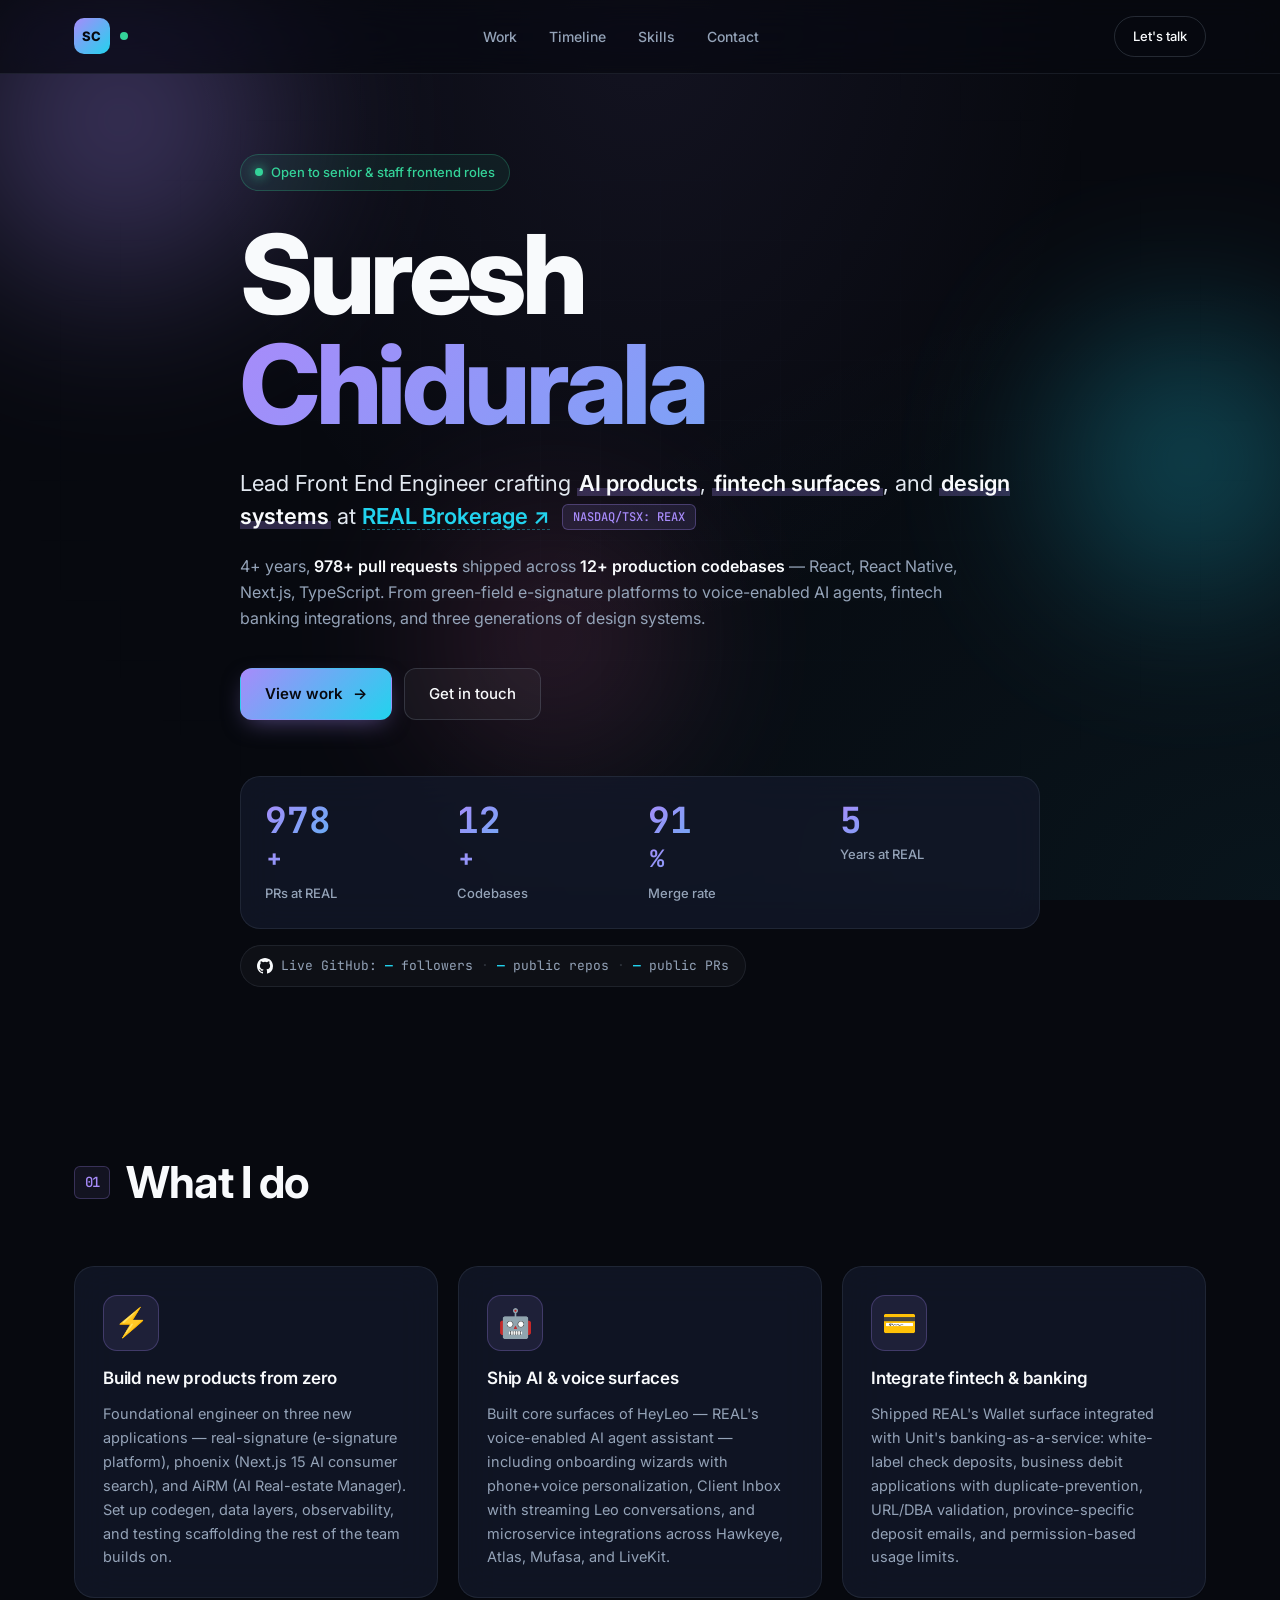
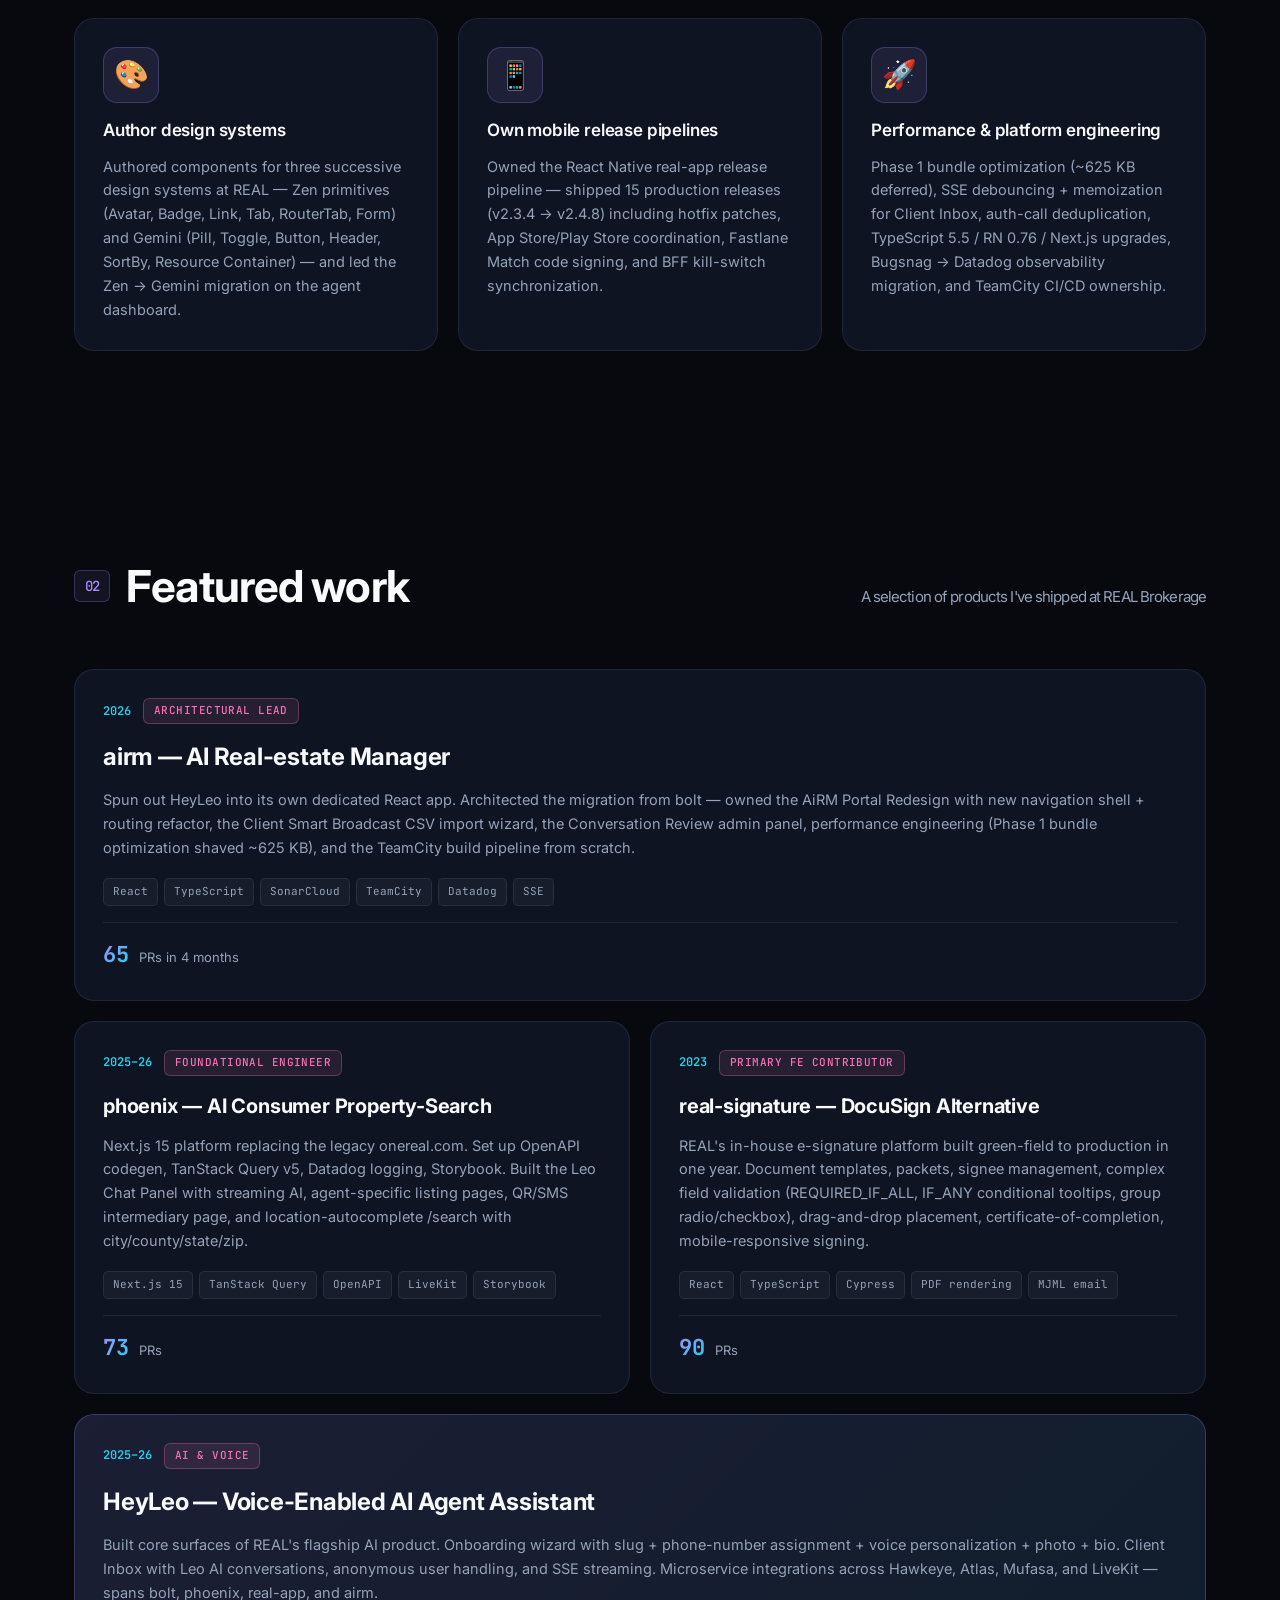
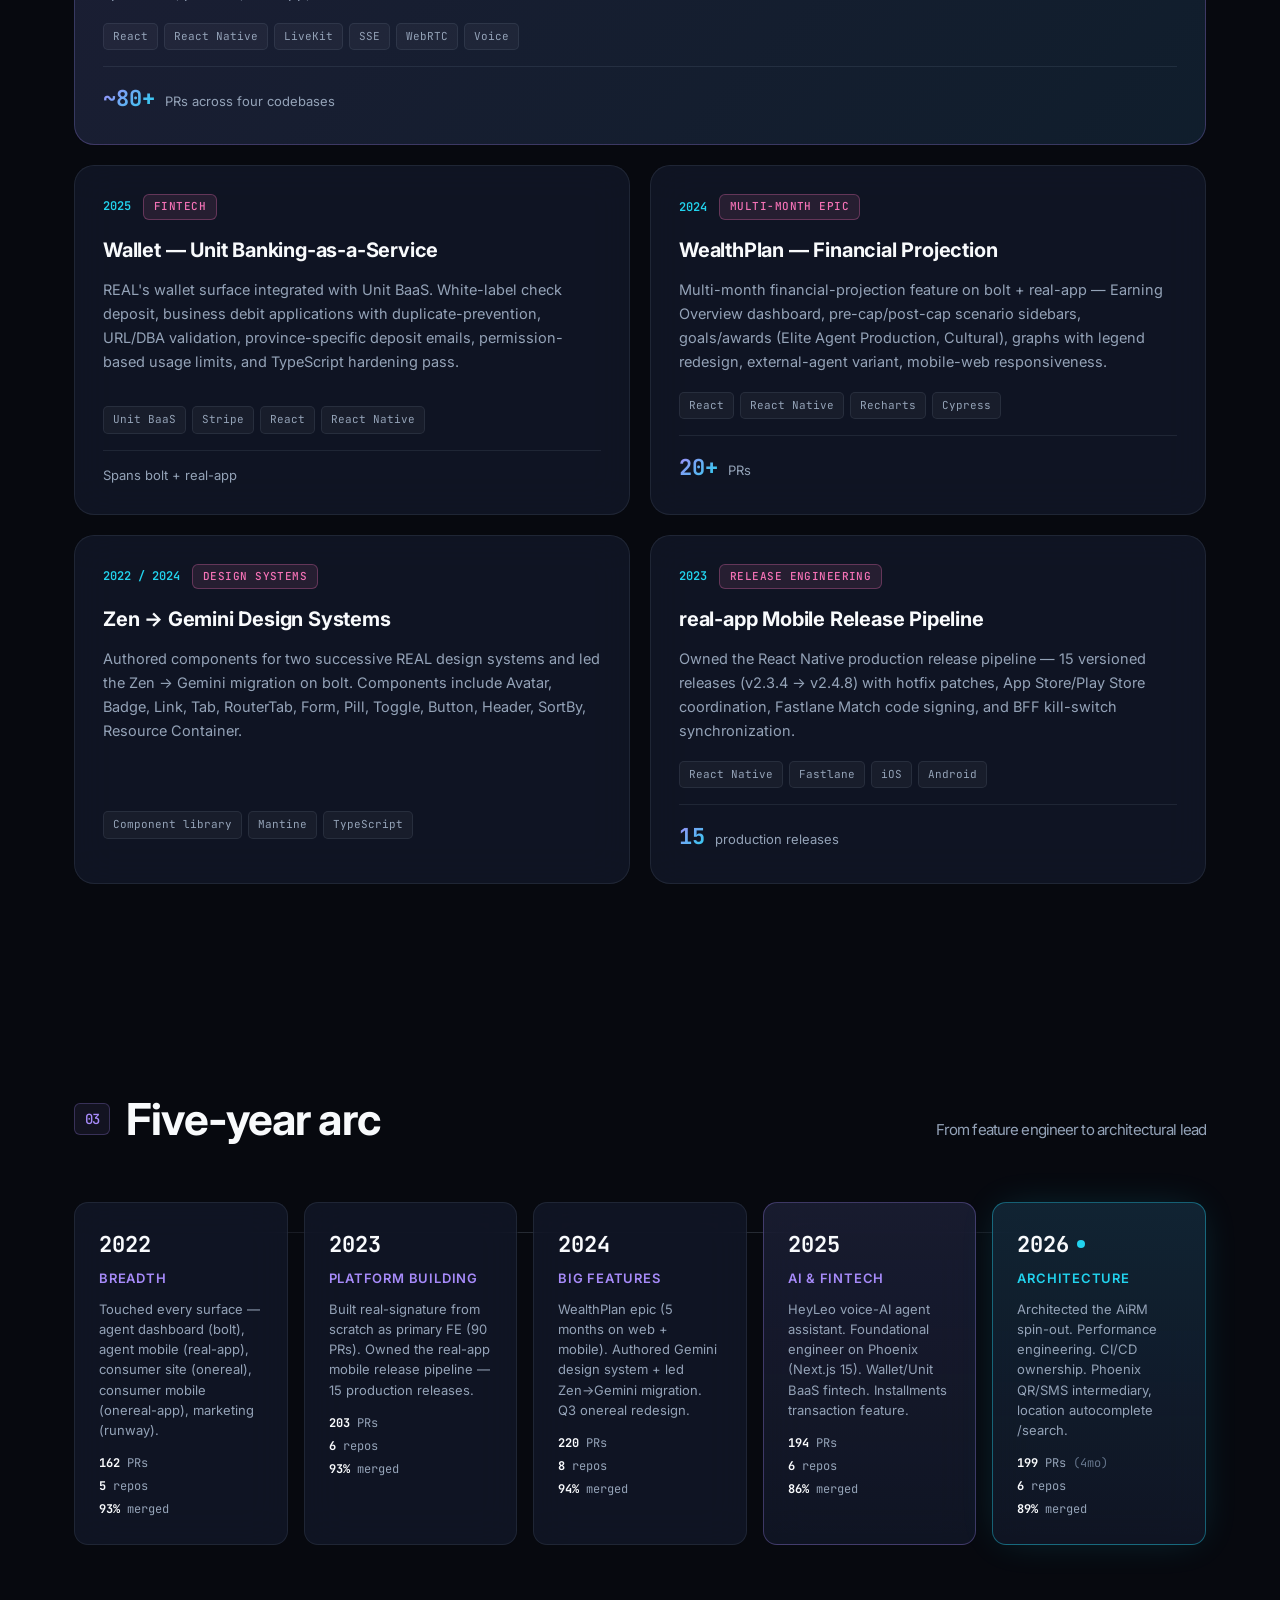
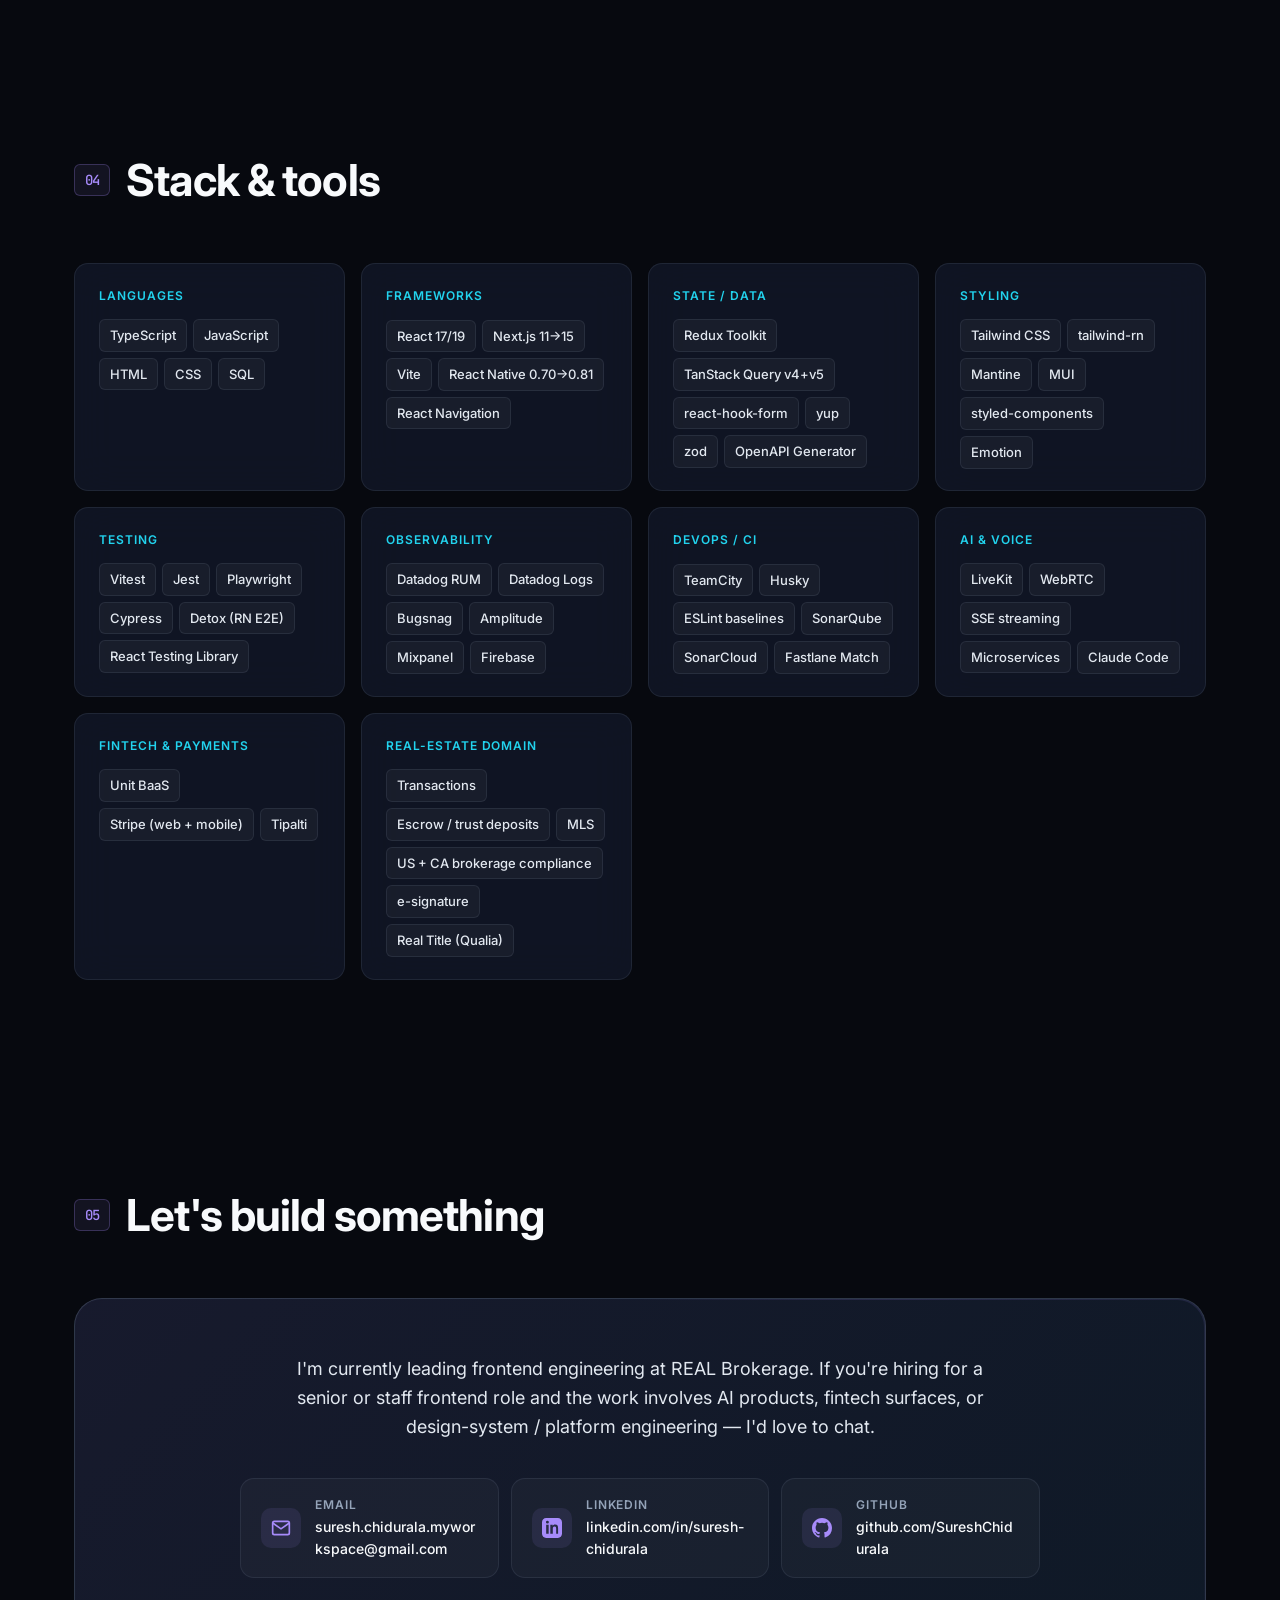
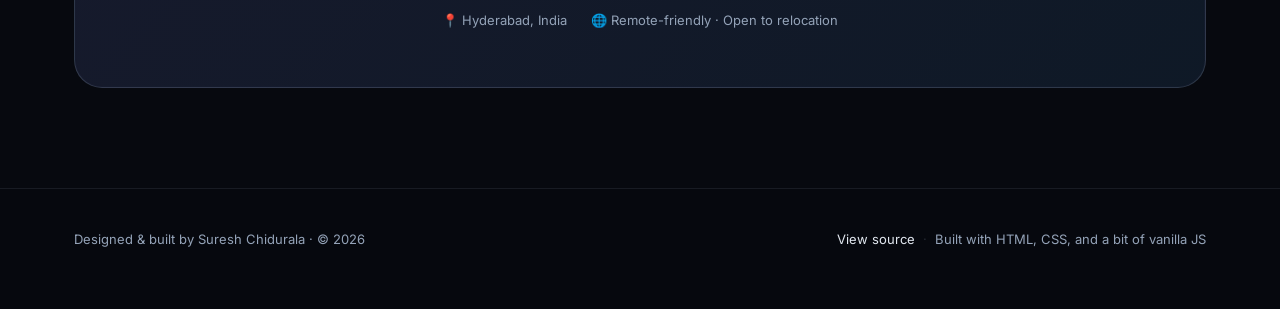
==== index.html @ e9087f08 "Add index.html: hero, stats, work, timeline, skills, contact" ====
<!doctype html>
<html lang="en">
<head>
<meta charset="utf-8" />
<meta name="viewport" content="width=device-width, initial-scale=1, viewport-fit=cover" />
<meta name="theme-color" content="#0A0E1A" />
<title>Suresh Chidurala — Lead Front End Engineer</title>
<meta name="description" content="Lead Front End Engineer at REAL Brokerage. 978+ PRs across 12+ codebases — agent dashboard, React Native mobile, AI consumer search, e-signature platform, fintech wallet, and HeyLeo (voice AI assistant)." />
<meta name="author" content="Suresh Chidurala" />

<!-- Open Graph -->
<meta property="og:type" content="website" />
<meta property="og:title" content="Suresh Chidurala — Lead Front End Engineer" />
<meta property="og:description" content="978+ PRs across 12+ codebases at REAL Brokerage. React, React Native, Next.js, TypeScript. AI products, fintech, design systems." />
<meta property="og:url" content="https://sureshchidurala.github.io" />

<!-- Twitter -->
<meta name="twitter:card" content="summary_large_image" />
<meta name="twitter:title" content="Suresh Chidurala — Lead Front End Engineer" />
<meta name="twitter:description" content="978+ PRs across 12+ codebases at REAL Brokerage." />

<link rel="icon" href="data:image/svg+xml,<svg xmlns=%22http://www.w3.org/2000/svg%22 viewBox=%220 0 100 100%22><text y=%22.9em%22 font-size=%2290%22>⚡</text></svg>" />

<link rel="preconnect" href="https://fonts.googleapis.com" />
<link rel="preconnect" href="https://fonts.gstatic.com" crossorigin />
<link href="https://fonts.googleapis.com/css2?family=Inter:wght@300;400;500;600;700;800&family=JetBrains+Mono:wght@400;500;600&display=swap" rel="stylesheet" />

<link rel="stylesheet" href="styles.css" />
</head>
<body>

<!-- Animated background -->
<div class="bg-gradient" aria-hidden="true">
  <div class="orb orb-1"></div>
  <div class="orb orb-2"></div>
  <div class="orb orb-3"></div>
  <div class="grid-overlay"></div>
</div>

<!-- Navigation -->
<header class="nav-wrap">
  <nav class="nav">
    <a href="#top" class="logo">
      <span class="logo-mark">SC</span>
      <span class="logo-pulse"></span>
    </a>
    <ul class="nav-links">
      <li><a href="#work">Work</a></li>
      <li><a href="#timeline">Timeline</a></li>
      <li><a href="#skills">Skills</a></li>
      <li><a href="#contact">Contact</a></li>
    </ul>
    <a href="#contact" class="nav-cta">Let's talk</a>
  </nav>
</header>

<main id="top">

<!-- HERO -->
<section class="hero">
  <div class="container hero-inner">
    <div class="hero-eyebrow">
      <span class="status-dot"></span>
      Open to senior &amp; staff frontend roles
    </div>

    <h1 class="hero-title">
      <span class="line-1">Suresh</span>
      <span class="line-2 gradient-text">Chidurala</span>
    </h1>

    <p class="hero-tagline">
      Lead Front End Engineer crafting <span class="hl">AI products</span>,
      <span class="hl">fintech surfaces</span>, and
      <span class="hl">design systems</span> at
      <a href="https://www.onereal.com" class="link-arrow" target="_blank" rel="noopener">REAL Brokerage <span aria-hidden="true">↗</span></a>
      <span class="badge">NASDAQ/TSX: REAX</span>
    </p>

    <p class="hero-blurb">
      4+ years, <strong>978+ pull requests</strong> shipped across <strong>12+ production codebases</strong> —
      React, React Native, Next.js, TypeScript. From green-field e-signature platforms to voice-enabled
      AI agents, fintech banking integrations, and three generations of design systems.
    </p>

    <div class="hero-actions">
      <a href="#work" class="btn btn-primary">
        View work <span aria-hidden="true">→</span>
      </a>
      <a href="#contact" class="btn btn-ghost">
        Get in touch
      </a>
    </div>

    <!-- Live stats strip -->
    <div class="stats-strip" id="stats-strip">
      <div class="stat">
        <span class="stat-num" data-target="978">0</span><span class="stat-suffix">+</span>
        <span class="stat-label">PRs at REAL</span>
      </div>
      <div class="stat">
        <span class="stat-num" data-target="12">0</span><span class="stat-suffix">+</span>
        <span class="stat-label">Codebases</span>
      </div>
      <div class="stat">
        <span class="stat-num" data-target="91">0</span><span class="stat-suffix">%</span>
        <span class="stat-label">Merge rate</span>
      </div>
      <div class="stat">
        <span class="stat-num" data-target="5">0</span>
        <span class="stat-label">Years at REAL</span>
      </div>
    </div>

    <!-- Live GitHub strip -->
    <div class="github-strip" id="github-strip">
      <div class="gh-pill">
        <svg class="gh-icon" viewBox="0 0 24 24" fill="currentColor" aria-hidden="true">
          <path d="M12 0C5.37 0 0 5.37 0 12c0 5.3 3.44 9.8 8.21 11.39.6.11.82-.26.82-.58v-2.03c-3.34.73-4.04-1.61-4.04-1.61-.55-1.39-1.34-1.76-1.34-1.76-1.09-.74.08-.73.08-.73 1.21.09 1.84 1.24 1.84 1.24 1.07 1.84 2.81 1.31 3.5 1 .11-.78.42-1.31.76-1.61-2.66-.3-5.47-1.33-5.47-5.93 0-1.31.47-2.38 1.24-3.22-.13-.3-.54-1.52.12-3.18 0 0 1-.32 3.3 1.23a11.5 11.5 0 0 1 6 0c2.3-1.55 3.3-1.23 3.3-1.23.66 1.66.25 2.88.12 3.18.77.84 1.24 1.91 1.24 3.22 0 4.61-2.81 5.62-5.49 5.92.43.37.81 1.1.81 2.22v3.29c0 .32.22.7.83.58A12 12 0 0 0 24 12c0-6.63-5.37-12-12-12z"/>
        </svg>
        <span>Live GitHub:</span>
        <span id="gh-followers" class="gh-num">—</span> followers
        <span class="gh-sep">·</span>
        <span id="gh-public-repos" class="gh-num">—</span> public repos
        <span class="gh-sep">·</span>
        <span id="gh-public-prs" class="gh-num">—</span> public PRs
      </div>
    </div>
  </div>
</section>

<!-- ABOUT / WHAT I DO -->
<section class="about" id="about">
  <div class="container">
    <h2 class="section-h">
      <span class="section-num">01</span>
      <span>What I do</span>
    </h2>
    <div class="about-grid">
      <div class="about-card">
        <div class="about-icon">⚡</div>
        <h3>Build new products from zero</h3>
        <p>Foundational engineer on three new applications — real-signature (e-signature platform), phoenix (Next.js 15 AI consumer search), and AiRM (AI Real-estate Manager). Set up codegen, data layers, observability, and testing scaffolding the rest of the team builds on.</p>
      </div>
      <div class="about-card">
        <div class="about-icon">🤖</div>
        <h3>Ship AI &amp; voice surfaces</h3>
        <p>Built core surfaces of HeyLeo — REAL's voice-enabled AI agent assistant — including onboarding wizards with phone+voice personalization, Client Inbox with streaming Leo conversations, and microservice integrations across Hawkeye, Atlas, Mufasa, and LiveKit.</p>
      </div>
      <div class="about-card">
        <div class="about-icon">💳</div>
        <h3>Integrate fintech &amp; banking</h3>
        <p>Shipped REAL's Wallet surface integrated with Unit's banking-as-a-service: white-label check deposits, business debit applications with duplicate-prevention, URL/DBA validation, province-specific deposit emails, and permission-based usage limits.</p>
      </div>
      <div class="about-card">
        <div class="about-icon">🎨</div>
        <h3>Author design systems</h3>
        <p>Authored components for three successive design systems at REAL — Zen primitives (Avatar, Badge, Link, Tab, RouterTab, Form) and Gemini (Pill, Toggle, Button, Header, SortBy, Resource Container) — and led the Zen → Gemini migration on the agent dashboard.</p>
      </div>
      <div class="about-card">
        <div class="about-icon">📱</div>
        <h3>Own mobile release pipelines</h3>
        <p>Owned the React Native real-app release pipeline — shipped 15 production releases (v2.3.4 → v2.4.8) including hotfix patches, App Store/Play Store coordination, Fastlane Match code signing, and BFF kill-switch synchronization.</p>
      </div>
      <div class="about-card">
        <div class="about-icon">🚀</div>
        <h3>Performance &amp; platform engineering</h3>
        <p>Phase 1 bundle optimization (~625&nbsp;KB deferred), SSE debouncing + memoization for Client Inbox, auth-call deduplication, TypeScript 5.5 / RN 0.76 / Next.js upgrades, Bugsnag → Datadog observability migration, and TeamCity CI/CD ownership.</p>
      </div>
    </div>
  </div>
</section>

<!-- FEATURED WORK -->
<section class="work" id="work">
  <div class="container">
    <h2 class="section-h">
      <span class="section-num">02</span>
      <span>Featured work</span>
      <span class="section-sub">A selection of products I've shipped at REAL Brokerage</span>
    </h2>

    <div class="work-grid">

      <article class="proj proj-large">
        <div class="proj-meta">
          <span class="proj-year">2026</span>
          <span class="proj-tag">Architectural lead</span>
        </div>
        <h3 class="proj-title">airm — AI Real-estate Manager</h3>
        <p class="proj-desc">
          Spun out HeyLeo into its own dedicated React app. Architected the migration from bolt — owned the
          AiRM Portal Redesign with new navigation shell + routing refactor, the Client Smart Broadcast CSV
          import wizard, the Conversation Review admin panel, performance engineering (Phase 1 bundle
          optimization shaved ~625 KB), and the TeamCity build pipeline from scratch.
        </p>
        <div class="proj-tags">
          <span>React</span><span>TypeScript</span><span>SonarCloud</span><span>TeamCity</span><span>Datadog</span><span>SSE</span>
        </div>
        <div class="proj-stat">
          <span class="proj-stat-num">65</span> PRs in 4 months
        </div>
      </article>

      <article class="proj">
        <div class="proj-meta">
          <span class="proj-year">2025–26</span>
          <span class="proj-tag">Foundational engineer</span>
        </div>
        <h3 class="proj-title">phoenix — AI Consumer Property-Search</h3>
        <p class="proj-desc">
          Next.js 15 platform replacing the legacy onereal.com. Set up OpenAPI codegen, TanStack Query v5,
          Datadog logging, Storybook. Built the Leo Chat Panel with streaming AI, agent-specific listing
          pages, QR/SMS intermediary page, and location-autocomplete /search with city/county/state/zip.
        </p>
        <div class="proj-tags">
          <span>Next.js 15</span><span>TanStack Query</span><span>OpenAPI</span><span>LiveKit</span><span>Storybook</span>
        </div>
        <div class="proj-stat">
          <span class="proj-stat-num">73</span> PRs
        </div>
      </article>

      <article class="proj">
        <div class="proj-meta">
          <span class="proj-year">2023</span>
          <span class="proj-tag">Primary FE contributor</span>
        </div>
        <h3 class="proj-title">real-signature — DocuSign Alternative</h3>
        <p class="proj-desc">
          REAL's in-house e-signature platform built green-field to production in one year. Document
          templates, packets, signee management, complex field validation (REQUIRED_IF_ALL, IF_ANY
          conditional tooltips, group radio/checkbox), drag-and-drop placement, certificate-of-completion,
          mobile-responsive signing.
        </p>
        <div class="proj-tags">
          <span>React</span><span>TypeScript</span><span>Cypress</span><span>PDF rendering</span><span>MJML email</span>
        </div>
        <div class="proj-stat">
          <span class="proj-stat-num">90</span> PRs
        </div>
      </article>

      <article class="proj proj-large proj-highlight">
        <div class="proj-meta">
          <span class="proj-year">2025–26</span>
          <span class="proj-tag">AI &amp; voice</span>
        </div>
        <h3 class="proj-title">HeyLeo — Voice-Enabled AI Agent Assistant</h3>
        <p class="proj-desc">
          Built core surfaces of REAL's flagship AI product. Onboarding wizard with slug + phone-number
          assignment + voice personalization + photo + bio. Client Inbox with Leo AI conversations,
          anonymous user handling, and SSE streaming. Microservice integrations across Hawkeye, Atlas,
          Mufasa, and LiveKit — spans bolt, phoenix, real-app, and airm.
        </p>
        <div class="proj-tags">
          <span>React</span><span>React Native</span><span>LiveKit</span><span>SSE</span><span>WebRTC</span><span>Voice</span>
        </div>
        <div class="proj-stat">
          <span class="proj-stat-num">~80+</span> PRs across four codebases
        </div>
      </article>

      <article class="proj">
        <div class="proj-meta">
          <span class="proj-year">2025</span>
          <span class="proj-tag">Fintech</span>
        </div>
        <h3 class="proj-title">Wallet — Unit Banking-as-a-Service</h3>
        <p class="proj-desc">
          REAL's wallet surface integrated with Unit BaaS. White-label check deposit, business debit
          applications with duplicate-prevention, URL/DBA validation, province-specific deposit emails,
          permission-based usage limits, and TypeScript hardening pass.
        </p>
        <div class="proj-tags">
          <span>Unit BaaS</span><span>Stripe</span><span>React</span><span>React Native</span>
        </div>
        <div class="proj-stat">
          Spans bolt + real-app
        </div>
      </article>

      <article class="proj">
        <div class="proj-meta">
          <span class="proj-year">2024</span>
          <span class="proj-tag">Multi-month epic</span>
        </div>
        <h3 class="proj-title">WealthPlan — Financial Projection</h3>
        <p class="proj-desc">
          Multi-month financial-projection feature on bolt + real-app — Earning Overview dashboard,
          pre-cap/post-cap scenario sidebars, goals/awards (Elite Agent Production, Cultural), graphs
          with legend redesign, external-agent variant, mobile-web responsiveness.
        </p>
        <div class="proj-tags">
          <span>React</span><span>React Native</span><span>Recharts</span><span>Cypress</span>
        </div>
        <div class="proj-stat">
          <span class="proj-stat-num">20+</span> PRs
        </div>
      </article>

      <article class="proj proj-narrow">
        <div class="proj-meta">
          <span class="proj-year">2022 / 2024</span>
          <span class="proj-tag">Design systems</span>
        </div>
        <h3 class="proj-title">Zen → Gemini Design Systems</h3>
        <p class="proj-desc">
          Authored components for two successive REAL design systems and led the Zen → Gemini migration on
          bolt. Components include Avatar, Badge, Link, Tab, RouterTab, Form, Pill, Toggle, Button, Header,
          SortBy, Resource Container.
        </p>
        <div class="proj-tags">
          <span>Component library</span><span>Mantine</span><span>TypeScript</span>
        </div>
      </article>

      <article class="proj proj-narrow">
        <div class="proj-meta">
          <span class="proj-year">2023</span>
          <span class="proj-tag">Release engineering</span>
        </div>
        <h3 class="proj-title">real-app Mobile Release Pipeline</h3>
        <p class="proj-desc">
          Owned the React Native production release pipeline — 15 versioned releases (v2.3.4 → v2.4.8)
          with hotfix patches, App Store/Play Store coordination, Fastlane Match code signing, and BFF
          kill-switch synchronization.
        </p>
        <div class="proj-tags">
          <span>React Native</span><span>Fastlane</span><span>iOS</span><span>Android</span>
        </div>
        <div class="proj-stat">
          <span class="proj-stat-num">15</span> production releases
        </div>
      </article>

    </div>
  </div>
</section>

<!-- TIMELINE -->
<section class="timeline" id="timeline">
  <div class="container">
    <h2 class="section-h">
      <span class="section-num">03</span>
      <span>Five-year arc</span>
      <span class="section-sub">From feature engineer to architectural lead</span>
    </h2>

    <div class="timeline-grid">
      <div class="tl-card">
        <div class="tl-year">2022</div>
        <div class="tl-headline">Breadth</div>
        <p class="tl-desc">Touched every surface — agent dashboard (bolt), agent mobile (real-app), consumer site (onereal), consumer mobile (onereal-app), marketing (runway).</p>
        <div class="tl-stats">
          <span><strong>162</strong> PRs</span>
          <span><strong>5</strong> repos</span>
          <span><strong>93%</strong> merged</span>
        </div>
      </div>
      <div class="tl-card">
        <div class="tl-year">2023</div>
        <div class="tl-headline">Platform building</div>
        <p class="tl-desc">Built real-signature from scratch as primary FE (90 PRs). Owned the real-app mobile release pipeline — 15 production releases.</p>
        <div class="tl-stats">
          <span><strong>203</strong> PRs</span>
          <span><strong>6</strong> repos</span>
          <span><strong>93%</strong> merged</span>
        </div>
      </div>
      <div class="tl-card">
        <div class="tl-year">2024</div>
        <div class="tl-headline">Big features</div>
        <p class="tl-desc">WealthPlan epic (5 months on web + mobile). Authored Gemini design system + led Zen→Gemini migration. Q3 onereal redesign.</p>
        <div class="tl-stats">
          <span><strong>220</strong> PRs</span>
          <span><strong>8</strong> repos</span>
          <span><strong>94%</strong> merged</span>
        </div>
      </div>
      <div class="tl-card tl-highlight">
        <div class="tl-year">2025</div>
        <div class="tl-headline">AI &amp; fintech</div>
        <p class="tl-desc">HeyLeo voice-AI agent assistant. Foundational engineer on Phoenix (Next.js 15). Wallet/Unit BaaS fintech. Installments transaction feature.</p>
        <div class="tl-stats">
          <span><strong>194</strong> PRs</span>
          <span><strong>6</strong> repos</span>
          <span><strong>86%</strong> merged</span>
        </div>
      </div>
      <div class="tl-card tl-current">
        <div class="tl-year">2026 <span class="tl-pulse"></span></div>
        <div class="tl-headline">Architecture</div>
        <p class="tl-desc">Architected the AiRM spin-out. Performance engineering. CI/CD ownership. Phoenix QR/SMS intermediary, location autocomplete /search.</p>
        <div class="tl-stats">
          <span><strong>199</strong> PRs <em>(4mo)</em></span>
          <span><strong>6</strong> repos</span>
          <span><strong>89%</strong> merged</span>
        </div>
      </div>
    </div>
  </div>
</section>

<!-- SKILLS -->
<section class="skills" id="skills">
  <div class="container">
    <h2 class="section-h">
      <span class="section-num">04</span>
      <span>Stack &amp; tools</span>
    </h2>

    <div class="skills-grid">
      <div class="skill-cat">
        <h4>Languages</h4>
        <div class="chips">
          <span>TypeScript</span><span>JavaScript</span><span>HTML</span><span>CSS</span><span>SQL</span>
        </div>
      </div>
      <div class="skill-cat">
        <h4>Frameworks</h4>
        <div class="chips">
          <span>React 17/19</span><span>Next.js 11→15</span><span>Vite</span><span>React Native 0.70→0.81</span><span>React Navigation</span>
        </div>
      </div>
      <div class="skill-cat">
        <h4>State / Data</h4>
        <div class="chips">
          <span>Redux Toolkit</span><span>TanStack Query v4+v5</span><span>react-hook-form</span><span>yup</span><span>zod</span><span>OpenAPI Generator</span>
        </div>
      </div>
      <div class="skill-cat">
        <h4>Styling</h4>
        <div class="chips">
          <span>Tailwind CSS</span><span>tailwind-rn</span><span>Mantine</span><span>MUI</span><span>styled-components</span><span>Emotion</span>
        </div>
      </div>
      <div class="skill-cat">
        <h4>Testing</h4>
        <div class="chips">
          <span>Vitest</span><span>Jest</span><span>Playwright</span><span>Cypress</span><span>Detox (RN E2E)</span><span>React Testing Library</span>
        </div>
      </div>
      <div class="skill-cat">
        <h4>Observability</h4>
        <div class="chips">
          <span>Datadog RUM</span><span>Datadog Logs</span><span>Bugsnag</span><span>Amplitude</span><span>Mixpanel</span><span>Firebase</span>
        </div>
      </div>
      <div class="skill-cat">
        <h4>DevOps / CI</h4>
        <div class="chips">
          <span>TeamCity</span><span>Husky</span><span>ESLint baselines</span><span>SonarQube</span><span>SonarCloud</span><span>Fastlane Match</span>
        </div>
      </div>
      <div class="skill-cat">
        <h4>AI &amp; voice</h4>
        <div class="chips">
          <span>LiveKit</span><span>WebRTC</span><span>SSE streaming</span><span>Microservices</span><span>Claude Code</span>
        </div>
      </div>
      <div class="skill-cat">
        <h4>Fintech &amp; payments</h4>
        <div class="chips">
          <span>Unit BaaS</span><span>Stripe (web + mobile)</span><span>Tipalti</span>
        </div>
      </div>
      <div class="skill-cat">
        <h4>Real-estate domain</h4>
        <div class="chips">
          <span>Transactions</span><span>Escrow / trust deposits</span><span>MLS</span><span>US + CA brokerage compliance</span><span>e-signature</span><span>Real Title (Qualia)</span>
        </div>
      </div>
    </div>
  </div>
</section>

<!-- CONTACT -->
<section class="contact" id="contact">
  <div class="container">
    <h2 class="section-h">
      <span class="section-num">05</span>
      <span>Let's build something</span>
    </h2>

    <div class="contact-card">
      <p class="contact-pitch">
        I'm currently leading frontend engineering at REAL Brokerage. If you're hiring for a senior or
        staff frontend role and the work involves AI products, fintech surfaces, or design-system /
        platform engineering — I'd love to chat.
      </p>

      <div class="contact-grid">
        <a href="mailto:suresh.chidurala.myworkspace@gmail.com" class="contact-link" id="email-link">
          <div class="cl-icon">
            <svg viewBox="0 0 24 24" fill="none" stroke="currentColor" stroke-width="2"><path d="M4 4h16c1.1 0 2 .9 2 2v12c0 1.1-.9 2-2 2H4c-1.1 0-2-.9-2-2V6c0-1.1.9-2 2-2z"/><polyline points="22,6 12,13 2,6"/></svg>
          </div>
          <div>
            <div class="cl-label">Email</div>
            <div class="cl-value" id="email-value">suresh.chidurala.myworkspace@gmail.com</div>
          </div>
        </a>

        <a href="https://www.linkedin.com/in/suresh-chidurala/" target="_blank" rel="noopener" class="contact-link">
          <div class="cl-icon">
            <svg viewBox="0 0 24 24" fill="currentColor"><path d="M19 0h-14C2.24 0 0 2.24 0 5v14c0 2.76 2.24 5 5 5h14c2.76 0 5-2.24 5-5V5c0-2.76-2.24-5-5-5zM8 19H5V8h3v11zM6.5 6.73a1.74 1.74 0 1 1 0-3.49 1.74 1.74 0 0 1 0 3.49zM20 19h-3v-5.6c0-1.34-.03-3.07-1.87-3.07-1.87 0-2.16 1.46-2.16 2.97V19h-3V8h2.88v1.5h.04c.4-.76 1.38-1.56 2.83-1.56 3.03 0 3.59 2 3.59 4.59V19z"/></svg>
          </div>
          <div>
            <div class="cl-label">LinkedIn</div>
            <div class="cl-value">linkedin.com/in/suresh-chidurala</div>
          </div>
        </a>

        <a href="https://github.com/SureshChidurala" target="_blank" rel="noopener" class="contact-link">
          <div class="cl-icon">
            <svg viewBox="0 0 24 24" fill="currentColor"><path d="M12 0C5.37 0 0 5.37 0 12c0 5.3 3.44 9.8 8.21 11.39.6.11.82-.26.82-.58v-2.03c-3.34.73-4.04-1.61-4.04-1.61-.55-1.39-1.34-1.76-1.34-1.76-1.09-.74.08-.73.08-.73 1.21.09 1.84 1.24 1.84 1.24 1.07 1.84 2.81 1.31 3.5 1 .11-.78.42-1.31.76-1.61-2.66-.3-5.47-1.33-5.47-5.93 0-1.31.47-2.38 1.24-3.22-.13-.3-.54-1.52.12-3.18 0 0 1-.32 3.3 1.23a11.5 11.5 0 0 1 6 0c2.3-1.55 3.3-1.23 3.3-1.23.66 1.66.25 2.88.12 3.18.77.84 1.24 1.91 1.24 3.22 0 4.61-2.81 5.62-5.49 5.92.43.37.81 1.1.81 2.22v3.29c0 .32.22.7.83.58A12 12 0 0 0 24 12c0-6.63-5.37-12-12-12z"/></svg>
          </div>
          <div>
            <div class="cl-label">GitHub</div>
            <div class="cl-value">github.com/SureshChidurala</div>
          </div>
        </a>
      </div>

      <div class="contact-meta">
        <span>📍 Hyderabad, India</span>
        <span>🌐 Remote-friendly · Open to relocation</span>
      </div>
    </div>
  </div>
</section>

</main>

<footer class="footer">
  <div class="container footer-inner">
    <div>
      Designed &amp; built by Suresh Chidurala  ·  © <span id="year">2026</span>
    </div>
    <div class="footer-meta">
      <a href="https://github.com/SureshChidurala/SureshChidurala.github.io" target="_blank" rel="noopener">
        View source
      </a>
      <span class="dot">·</span>
      Built with HTML, CSS, and a bit of vanilla JS
    </div>
  </div>
</footer>

<script src="script.js" defer></script>
</body>
</html>
---- styles.css ----
/* =========================================================
   Suresh Chidurala — Portfolio
   Modern dark with neon accents
   ========================================================= */

/* ---------- Tokens ---------- */
:root {
  /* Surfaces */
  --bg: #07090F;
  --bg-elev-1: #0E1320;
  --bg-elev-2: #141A2B;
  --bg-card: rgba(20, 26, 43, 0.72);
  --bg-card-hover: rgba(28, 36, 58, 0.82);

  /* Borders */
  --border: rgba(148, 163, 184, 0.12);
  --border-strong: rgba(148, 163, 184, 0.22);
  --border-glow: rgba(167, 139, 250, 0.35);

  /* Text */
  --text: #E2E8F0;
  --text-bright: #F8FAFC;
  --text-muted: #94A3B8;
  --text-dim: #64748B;

  /* Accents — neon palette */
  --accent-violet: #A78BFA;
  --accent-cyan:   #22D3EE;
  --accent-pink:   #F472B6;
  --accent-amber:  #FBBF24;
  --accent-green:  #34D399;

  --gradient-primary: linear-gradient(135deg, #A78BFA 0%, #22D3EE 100%);
  --gradient-warm:    linear-gradient(135deg, #F472B6 0%, #FBBF24 100%);
  --gradient-cool:    linear-gradient(135deg, #22D3EE 0%, #34D399 100%);

  /* Layout */
  --radius-sm: 8px;
  --radius:    14px;
  --radius-lg: 20px;
  --radius-xl: 28px;

  /* Type */
  --font-sans: 'Inter', -apple-system, BlinkMacSystemFont, 'Segoe UI', Roboto, sans-serif;
  --font-mono: 'JetBrains Mono', ui-monospace, SFMono-Regular, Menlo, monospace;

  --container: 1180px;

  --shadow-glow: 0 0 80px -20px rgba(167, 139, 250, 0.3);
}

/* ---------- Reset / base ---------- */
* { box-sizing: border-box; }
*::before, *::after { box-sizing: border-box; }

html {
  scroll-behavior: smooth;
  -webkit-text-size-adjust: 100%;
}

body {
  margin: 0;
  font-family: var(--font-sans);
  font-size: 16px;
  line-height: 1.6;
  color: var(--text);
  background: var(--bg);
  min-height: 100vh;
  overflow-x: hidden;
  -webkit-font-smoothing: antialiased;
  -moz-osx-font-smoothing: grayscale;
}

a { color: inherit; text-decoration: none; }
img { max-width: 100%; display: block; }
button { font-family: inherit; }

::selection {
  background: var(--accent-violet);
  color: var(--bg);
}

::-webkit-scrollbar { width: 10px; height: 10px; }
::-webkit-scrollbar-track { background: var(--bg); }
::-webkit-scrollbar-thumb {
  background: var(--bg-elev-2);
  border-radius: 10px;
}
::-webkit-scrollbar-thumb:hover { background: var(--border-strong); }

.container {
  max-width: var(--container);
  margin: 0 auto;
  padding: 0 24px;
  position: relative;
}

/* ---------- Animated background ---------- */
.bg-gradient {
  position: fixed;
  inset: 0;
  z-index: -1;
  overflow: hidden;
  background: radial-gradient(ellipse at top, rgba(167,139,250,0.08), transparent 50%),
              radial-gradient(ellipse at bottom right, rgba(34,211,238,0.06), transparent 50%),
              var(--bg);
}
.orb {
  position: absolute;
  border-radius: 50%;
  filter: blur(80px);
  opacity: 0.45;
  pointer-events: none;
  animation: float 20s ease-in-out infinite;
}
.orb-1 { width: 480px; height: 480px; top: -120px; left: -120px;
  background: radial-gradient(circle, var(--accent-violet) 0%, transparent 70%); }
.orb-2 { width: 380px; height: 380px; top: 30%; right: -100px;
  background: radial-gradient(circle, var(--accent-cyan) 0%, transparent 70%);
  animation-delay: -7s; }
.orb-3 { width: 340px; height: 340px; bottom: 10%; left: 30%;
  background: radial-gradient(circle, var(--accent-pink) 0%, transparent 70%);
  animation-delay: -14s; opacity: 0.25; }
@keyframes float {
  0%, 100% { transform: translate(0,0) scale(1); }
  33%      { transform: translate(40px,-30px) scale(1.05); }
  66%      { transform: translate(-20px,20px) scale(0.95); }
}

.grid-overlay {
  position: absolute; inset: 0;
  background-image:
    linear-gradient(rgba(148,163,184,0.04) 1px, transparent 1px),
    linear-gradient(90deg, rgba(148,163,184,0.04) 1px, transparent 1px);
  background-size: 60px 60px;
  mask-image: radial-gradient(ellipse at center, rgba(0,0,0,0.5), transparent 75%);
  pointer-events: none;
}

/* ---------- Navigation ---------- */
.nav-wrap {
  position: sticky; top: 0; z-index: 50;
  backdrop-filter: blur(20px) saturate(180%);
  -webkit-backdrop-filter: blur(20px) saturate(180%);
  background: rgba(7,9,15,0.72);
  border-bottom: 1px solid var(--border);
}
.nav {
  display: flex; align-items: center; justify-content: space-between;
  max-width: var(--container);
  margin: 0 auto;
  padding: 16px 24px;
}
.logo {
  display: flex; align-items: center; gap: 10px;
  font-weight: 800; font-size: 16px; letter-spacing: 0.04em;
  position: relative;
}
.logo-mark {
  display: inline-flex; align-items: center; justify-content: center;
  width: 36px; height: 36px;
  background: var(--gradient-primary);
  color: var(--bg);
  border-radius: 10px;
  font-weight: 800; font-size: 13px;
}
.logo-pulse {
  width: 8px; height: 8px; border-radius: 50%;
  background: var(--accent-green);
  box-shadow: 0 0 0 0 rgba(52,211,153,0.7);
  animation: pulse 2s infinite;
}
@keyframes pulse {
  0%   { box-shadow: 0 0 0 0 rgba(52,211,153,0.7); }
  70%  { box-shadow: 0 0 0 12px rgba(52,211,153,0); }
  100% { box-shadow: 0 0 0 0 rgba(52,211,153,0); }
}

.nav-links {
  display: flex; gap: 32px;
  margin: 0; padding: 0; list-style: none;
}
.nav-links a {
  font-size: 14px; font-weight: 500;
  color: var(--text-muted);
  transition: color 0.2s;
  position: relative;
}
.nav-links a::after {
  content: ''; position: absolute;
  bottom: -4px; left: 0;
  height: 2px; width: 0;
  background: var(--gradient-primary);
  transition: width 0.3s;
}
.nav-links a:hover { color: var(--text-bright); }
.nav-links a:hover::after { width: 100%; }

.nav-cta {
  padding: 9px 18px;
  border: 1px solid var(--border-strong);
  border-radius: 999px;
  font-size: 13px; font-weight: 500;
  color: var(--text-bright);
  transition: all 0.2s;
}
.nav-cta:hover {
  background: var(--text-bright);
  color: var(--bg);
  border-color: var(--text-bright);
}

@media (max-width: 720px) {
  .nav-links { display: none; }
  .nav { padding: 14px 20px; }
}

/* ---------- Hero ---------- */
.hero {
  padding: 80px 0 60px;
  min-height: 90vh;
  display: flex; align-items: center;
  position: relative;
}
.hero-inner { max-width: 920px; }

.hero-eyebrow {
  display: inline-flex; align-items: center; gap: 8px;
  padding: 7px 14px;
  background: rgba(52, 211, 153, 0.08);
  border: 1px solid rgba(52, 211, 153, 0.25);
  border-radius: 999px;
  font-size: 13px; font-weight: 500;
  color: var(--accent-green);
  margin-bottom: 28px;
}
.status-dot {
  width: 8px; height: 8px; border-radius: 50%;
  background: var(--accent-green);
  box-shadow: 0 0 12px var(--accent-green);
  animation: pulse-dot 2s infinite;
}
@keyframes pulse-dot {
  0%, 100% { opacity: 1; transform: scale(1); }
  50%      { opacity: 0.7; transform: scale(0.85); }
}

.hero-title {
  font-size: clamp(54px, 9vw, 110px);
  line-height: 1;
  font-weight: 800;
  letter-spacing: -0.04em;
  margin: 0 0 28px;
}
.line-1 { display: block; color: var(--text-bright); }
.line-2 { display: block; }
.gradient-text {
  background: var(--gradient-primary);
  -webkit-background-clip: text;
  background-clip: text;
  color: transparent;
  background-size: 200% 200%;
  animation: gradient-shift 6s ease infinite;
}
@keyframes gradient-shift {
  0%, 100% { background-position: 0% 50%; }
  50%      { background-position: 100% 50%; }
}

.hero-tagline {
  font-size: clamp(18px, 2.2vw, 22px);
  line-height: 1.5;
  color: var(--text);
  max-width: 800px;
  margin: 0 0 20px;
  font-weight: 400;
}
.hl {
  color: var(--text-bright);
  font-weight: 600;
  background: linear-gradient(180deg, transparent 70%, rgba(167,139,250,0.25) 70%);
  padding: 0 2px;
}
.link-arrow {
  color: var(--accent-cyan);
  font-weight: 600;
  border-bottom: 1px dashed rgba(34, 211, 238, 0.4);
  transition: all 0.2s;
}
.link-arrow:hover {
  color: var(--accent-violet);
  border-color: var(--accent-violet);
}
.badge {
  display: inline-block;
  padding: 3px 10px;
  background: rgba(167, 139, 250, 0.12);
  border: 1px solid rgba(167, 139, 250, 0.3);
  border-radius: 6px;
  color: var(--accent-violet);
  font-family: var(--font-mono);
  font-size: 12px;
  font-weight: 500;
  margin-left: 6px;
  vertical-align: 3px;
}

.hero-blurb {
  font-size: 16px;
  line-height: 1.65;
  color: var(--text-muted);
  max-width: 720px;
  margin: 0 0 36px;
}
.hero-blurb strong {
  color: var(--text-bright);
  font-weight: 600;
}

.hero-actions {
  display: flex; gap: 12px; flex-wrap: wrap;
  margin-bottom: 56px;
}
.btn {
  display: inline-flex; align-items: center; gap: 10px;
  padding: 13px 24px;
  border-radius: 12px;
  font-size: 15px; font-weight: 500;
  cursor: pointer;
  transition: all 0.25s cubic-bezier(0.2, 0.8, 0.2, 1);
  border: 1px solid transparent;
}
.btn-primary {
  background: var(--gradient-primary);
  color: var(--bg);
  font-weight: 600;
  box-shadow: 0 8px 24px -8px rgba(167, 139, 250, 0.5);
}
.btn-primary:hover {
  transform: translateY(-2px);
  box-shadow: 0 14px 32px -8px rgba(167, 139, 250, 0.6);
}
.btn-ghost {
  background: rgba(255,255,255,0.04);
  border-color: var(--border-strong);
  color: var(--text-bright);
}
.btn-ghost:hover {
  background: rgba(255,255,255,0.08);
  border-color: var(--accent-violet);
}

/* Hero stats strip */
.stats-strip {
  display: grid;
  grid-template-columns: repeat(4, 1fr);
  gap: 16px;
  padding: 24px;
  background: var(--bg-card);
  backdrop-filter: blur(20px);
  border: 1px solid var(--border);
  border-radius: var(--radius-lg);
  margin-bottom: 16px;
}
.stat {
  display: flex; flex-direction: column;
}
.stat-num {
  font-family: var(--font-mono);
  font-size: 36px;
  font-weight: 700;
  color: var(--text-bright);
  background: var(--gradient-primary);
  -webkit-background-clip: text;
  background-clip: text;
  color: transparent;
  line-height: 1.1;
}
.stat-suffix {
  font-family: var(--font-mono);
  font-size: 24px;
  font-weight: 700;
  background: var(--gradient-primary);
  -webkit-background-clip: text;
  background-clip: text;
  color: transparent;
  vertical-align: top;
  margin-left: 2px;
}
.stat-label {
  font-size: 13px;
  color: var(--text-muted);
  margin-top: 4px;
  font-weight: 500;
}

/* GitHub strip */
.github-strip {
  display: flex;
  justify-content: flex-start;
}
.gh-pill {
  display: inline-flex; align-items: center; gap: 8px;
  padding: 10px 16px;
  background: rgba(255,255,255,0.03);
  border: 1px solid var(--border);
  border-radius: 999px;
  font-size: 13px;
  color: var(--text-muted);
  font-family: var(--font-mono);
}
.gh-icon {
  width: 16px; height: 16px;
  color: var(--text-bright);
}
.gh-num {
  color: var(--accent-cyan);
  font-weight: 600;
}
.gh-sep { color: var(--border-strong); }

@media (max-width: 720px) {
  .stats-strip { grid-template-columns: repeat(2, 1fr); }
}

/* ---------- Section common ---------- */
section {
  padding: 100px 0;
  position: relative;
}
.section-h {
  display: flex; align-items: baseline; gap: 16px; flex-wrap: wrap;
  font-size: clamp(28px, 4vw, 44px);
  font-weight: 700;
  letter-spacing: -0.02em;
  color: var(--text-bright);
  margin: 0 0 48px;
}
.section-num {
  font-family: var(--font-mono);
  font-size: 14px;
  font-weight: 500;
  color: var(--accent-violet);
  background: rgba(167, 139, 250, 0.08);
  border: 1px solid rgba(167, 139, 250, 0.25);
  padding: 4px 10px;
  border-radius: 6px;
  vertical-align: middle;
  align-self: center;
}
.section-sub {
  font-size: 15px;
  font-weight: 400;
  color: var(--text-muted);
  margin-left: auto;
}
@media (max-width: 720px) {
  .section-sub { width: 100%; margin-left: 0; }
}

/* ---------- About ---------- */
.about-grid {
  display: grid;
  grid-template-columns: repeat(auto-fit, minmax(320px, 1fr));
  gap: 20px;
}
.about-card {
  padding: 28px;
  background: var(--bg-card);
  backdrop-filter: blur(20px);
  border: 1px solid var(--border);
  border-radius: var(--radius-lg);
  transition: all 0.3s cubic-bezier(0.2, 0.8, 0.2, 1);
}
.about-card:hover {
  transform: translateY(-4px);
  background: var(--bg-card-hover);
  border-color: var(--border-strong);
}
.about-icon {
  font-size: 28px;
  margin-bottom: 14px;
  display: inline-flex;
  width: 56px; height: 56px;
  align-items: center; justify-content: center;
  background: rgba(167, 139, 250, 0.1);
  border: 1px solid rgba(167, 139, 250, 0.25);
  border-radius: 14px;
}
.about-card h3 {
  font-size: 17px;
  font-weight: 600;
  color: var(--text-bright);
  margin: 0 0 10px;
  letter-spacing: -0.01em;
}
.about-card p {
  font-size: 14.5px;
  line-height: 1.65;
  color: var(--text-muted);
  margin: 0;
}

/* ---------- Featured work ---------- */
.work-grid {
  display: grid;
  grid-template-columns: repeat(6, 1fr);
  gap: 20px;
}
.proj {
  grid-column: span 3;
  display: flex; flex-direction: column;
  padding: 28px;
  background: var(--bg-card);
  backdrop-filter: blur(20px);
  border: 1px solid var(--border);
  border-radius: var(--radius-lg);
  transition: all 0.3s cubic-bezier(0.2, 0.8, 0.2, 1);
  position: relative;
  overflow: hidden;
}
.proj::before {
  content: ''; position: absolute;
  top: 0; left: 0; right: 0; height: 1px;
  background: linear-gradient(90deg, transparent, var(--border-glow), transparent);
  opacity: 0;
  transition: opacity 0.3s;
}
.proj:hover {
  transform: translateY(-4px);
  background: var(--bg-card-hover);
  border-color: var(--border-strong);
  box-shadow: 0 24px 60px -20px rgba(167, 139, 250, 0.15);
}
.proj:hover::before { opacity: 1; }

.proj-large { grid-column: span 6; }
.proj-narrow { grid-column: span 3; }
.proj-highlight {
  background: linear-gradient(135deg, rgba(167,139,250,0.08), rgba(34,211,238,0.05)),
              var(--bg-card);
  border-color: rgba(167, 139, 250, 0.25);
}

.proj-meta {
  display: flex; align-items: center; gap: 12px;
  font-family: var(--font-mono);
  font-size: 12px;
  color: var(--text-muted);
  margin-bottom: 14px;
}
.proj-year {
  color: var(--accent-cyan);
  font-weight: 600;
}
.proj-tag {
  padding: 3px 10px;
  background: rgba(244, 114, 182, 0.1);
  border: 1px solid rgba(244, 114, 182, 0.3);
  color: var(--accent-pink);
  border-radius: 6px;
  font-size: 11px;
  font-weight: 500;
  letter-spacing: 0.04em;
  text-transform: uppercase;
}
.proj-title {
  font-size: 20px;
  font-weight: 700;
  color: var(--text-bright);
  margin: 0 0 12px;
  letter-spacing: -0.01em;
}
.proj-large .proj-title { font-size: 24px; }
.proj-desc {
  font-size: 14.5px;
  line-height: 1.65;
  color: var(--text-muted);
  margin: 0 0 18px;
  flex: 1;
}
.proj-tags {
  display: flex; flex-wrap: wrap; gap: 6px;
  margin-bottom: 16px;
}
.proj-tags span {
  font-family: var(--font-mono);
  font-size: 11px;
  padding: 4px 9px;
  background: rgba(255,255,255,0.04);
  border: 1px solid var(--border);
  border-radius: 5px;
  color: var(--text-muted);
}
.proj-stat {
  font-size: 13px;
  color: var(--text-muted);
  padding-top: 14px;
  border-top: 1px solid var(--border);
}
.proj-stat-num {
  font-family: var(--font-mono);
  font-size: 22px;
  font-weight: 700;
  background: var(--gradient-primary);
  -webkit-background-clip: text;
  background-clip: text;
  color: transparent;
  margin-right: 6px;
}

@media (max-width: 920px) {
  .work-grid { grid-template-columns: 1fr; }
  .proj, .proj-large, .proj-narrow { grid-column: span 1; }
}

/* ---------- Timeline ---------- */
.timeline-grid {
  display: grid;
  grid-template-columns: repeat(5, 1fr);
  gap: 16px;
  position: relative;
}
.timeline-grid::before {
  content: ''; position: absolute;
  top: 30px; left: 0; right: 0;
  height: 1px;
  background: linear-gradient(90deg, transparent, var(--border-strong), var(--border-strong), transparent);
  z-index: -1;
}
.tl-card {
  padding: 24px;
  background: var(--bg-card);
  backdrop-filter: blur(20px);
  border: 1px solid var(--border);
  border-radius: var(--radius);
  transition: all 0.3s;
}
.tl-card:hover {
  transform: translateY(-3px);
  border-color: var(--border-strong);
}
.tl-highlight {
  background: linear-gradient(180deg, rgba(167,139,250,0.06), transparent), var(--bg-card);
  border-color: rgba(167, 139, 250, 0.3);
}
.tl-current {
  background: linear-gradient(180deg, rgba(34,211,238,0.08), transparent), var(--bg-card);
  border-color: rgba(34, 211, 238, 0.4);
  box-shadow: 0 0 40px -10px rgba(34, 211, 238, 0.2);
}
.tl-year {
  font-family: var(--font-mono);
  font-size: 22px;
  font-weight: 700;
  color: var(--text-bright);
  margin-bottom: 6px;
  display: flex; align-items: center; gap: 8px;
}
.tl-pulse {
  width: 8px; height: 8px; border-radius: 50%;
  background: var(--accent-cyan);
  box-shadow: 0 0 0 0 rgba(34,211,238,0.7);
  animation: pulse 2s infinite;
}
.tl-headline {
  font-size: 13px;
  font-weight: 600;
  text-transform: uppercase;
  letter-spacing: 0.06em;
  color: var(--accent-violet);
  margin-bottom: 10px;
}
.tl-current .tl-headline { color: var(--accent-cyan); }
.tl-desc {
  font-size: 13px;
  line-height: 1.55;
  color: var(--text-muted);
  margin: 0 0 14px;
}
.tl-stats {
  display: flex; flex-direction: column; gap: 4px;
  font-family: var(--font-mono);
  font-size: 12px;
  color: var(--text-muted);
}
.tl-stats strong {
  color: var(--text-bright);
}
.tl-stats em {
  color: var(--text-dim);
  font-style: normal;
}

@media (max-width: 920px) {
  .timeline-grid { grid-template-columns: 1fr 1fr; }
  .timeline-grid::before { display: none; }
}
@media (max-width: 520px) {
  .timeline-grid { grid-template-columns: 1fr; }
}

/* ---------- Skills ---------- */
.skills-grid {
  display: grid;
  grid-template-columns: repeat(auto-fit, minmax(260px, 1fr));
  gap: 16px;
}
.skill-cat {
  padding: 22px 24px;
  background: var(--bg-card);
  backdrop-filter: blur(20px);
  border: 1px solid var(--border);
  border-radius: var(--radius);
  transition: border-color 0.3s;
}
.skill-cat:hover { border-color: var(--border-strong); }
.skill-cat h4 {
  font-size: 12px;
  font-weight: 600;
  text-transform: uppercase;
  letter-spacing: 0.08em;
  color: var(--accent-cyan);
  margin: 0 0 14px;
}
.chips {
  display: flex; flex-wrap: wrap; gap: 6px;
}
.chips span {
  font-size: 13px;
  padding: 5px 10px;
  background: rgba(255,255,255,0.04);
  border: 1px solid var(--border);
  border-radius: 6px;
  color: var(--text);
  font-weight: 500;
  transition: all 0.2s;
}
.chips span:hover {
  background: rgba(167, 139, 250, 0.12);
  border-color: rgba(167, 139, 250, 0.4);
  color: var(--text-bright);
}

/* ---------- Contact ---------- */
.contact-card {
  padding: 56px;
  background: linear-gradient(135deg, rgba(167,139,250,0.06), rgba(34,211,238,0.03)), var(--bg-card);
  backdrop-filter: blur(20px);
  border: 1px solid var(--border-strong);
  border-radius: var(--radius-xl);
  text-align: center;
  position: relative;
  overflow: hidden;
}
.contact-card::before {
  content: ''; position: absolute;
  top: -50%; left: -50%; right: -50%; bottom: -50%;
  background: conic-gradient(from 0deg, transparent, rgba(167,139,250,0.15), transparent 30%);
  animation: rotate 20s linear infinite;
  z-index: 0;
}
.contact-card::after {
  content: ''; position: absolute;
  inset: 1px;
  background: linear-gradient(135deg, rgba(167,139,250,0.06), rgba(34,211,238,0.03)), var(--bg-elev-1);
  border-radius: calc(var(--radius-xl) - 1px);
  z-index: 1;
}
@keyframes rotate { to { transform: rotate(360deg); } }
.contact-card > * { position: relative; z-index: 2; }

.contact-pitch {
  font-size: 18px;
  line-height: 1.6;
  color: var(--text);
  max-width: 720px;
  margin: 0 auto 36px;
}

.contact-grid {
  display: grid;
  grid-template-columns: repeat(auto-fit, minmax(240px, 1fr));
  gap: 12px;
  max-width: 800px;
  margin: 0 auto 32px;
}
.contact-link {
  display: flex; align-items: center; gap: 14px;
  padding: 16px 20px;
  background: rgba(255,255,255,0.03);
  border: 1px solid var(--border);
  border-radius: var(--radius);
  text-align: left;
  transition: all 0.25s;
}
.contact-link:hover {
  transform: translateY(-2px);
  background: rgba(255,255,255,0.06);
  border-color: rgba(167, 139, 250, 0.4);
  box-shadow: 0 12px 24px -12px rgba(167, 139, 250, 0.3);
}
.cl-icon {
  width: 40px; height: 40px;
  display: inline-flex; align-items: center; justify-content: center;
  background: rgba(167, 139, 250, 0.1);
  border-radius: 10px;
  color: var(--accent-violet);
  flex-shrink: 0;
}
.cl-icon svg { width: 20px; height: 20px; }
.cl-label {
  font-size: 12px;
  text-transform: uppercase;
  letter-spacing: 0.08em;
  color: var(--text-muted);
  font-weight: 600;
  margin-bottom: 2px;
}
.cl-value {
  font-size: 14px;
  color: var(--text-bright);
  font-weight: 500;
  word-break: break-word;
}
.contact-meta {
  display: flex; justify-content: center; gap: 24px; flex-wrap: wrap;
  font-size: 13px;
  color: var(--text-muted);
}

@media (max-width: 720px) {
  .contact-card { padding: 36px 24px; }
}

/* ---------- Footer ---------- */
.footer {
  padding: 40px 0 60px;
  border-top: 1px solid var(--border);
  background: rgba(7, 9, 15, 0.5);
}
.footer-inner {
  display: flex; justify-content: space-between; align-items: center;
  flex-wrap: wrap; gap: 16px;
  font-size: 13px;
  color: var(--text-muted);
}
.footer-meta { display: flex; align-items: center; gap: 8px; }
.footer-meta a { color: var(--text); transition: color 0.2s; }
.footer-meta a:hover { color: var(--accent-cyan); }
.dot { color: var(--border-strong); }

/* ---------- Reveal on scroll ---------- */
.reveal {
  opacity: 0;
  transform: translateY(20px);
  transition: opacity 0.7s cubic-bezier(0.2, 0.8, 0.2, 1),
              transform 0.7s cubic-bezier(0.2, 0.8, 0.2, 1);
}
.reveal.in {
  opacity: 1;
  transform: translateY(0);
}

@media (prefers-reduced-motion: reduce) {
  *, *::before, *::after {
    animation-duration: 0.01ms !important;
    animation-iteration-count: 1 !important;
    transition-duration: 0.01ms !important;
  }
  .reveal { opacity: 1; transform: none; }
}
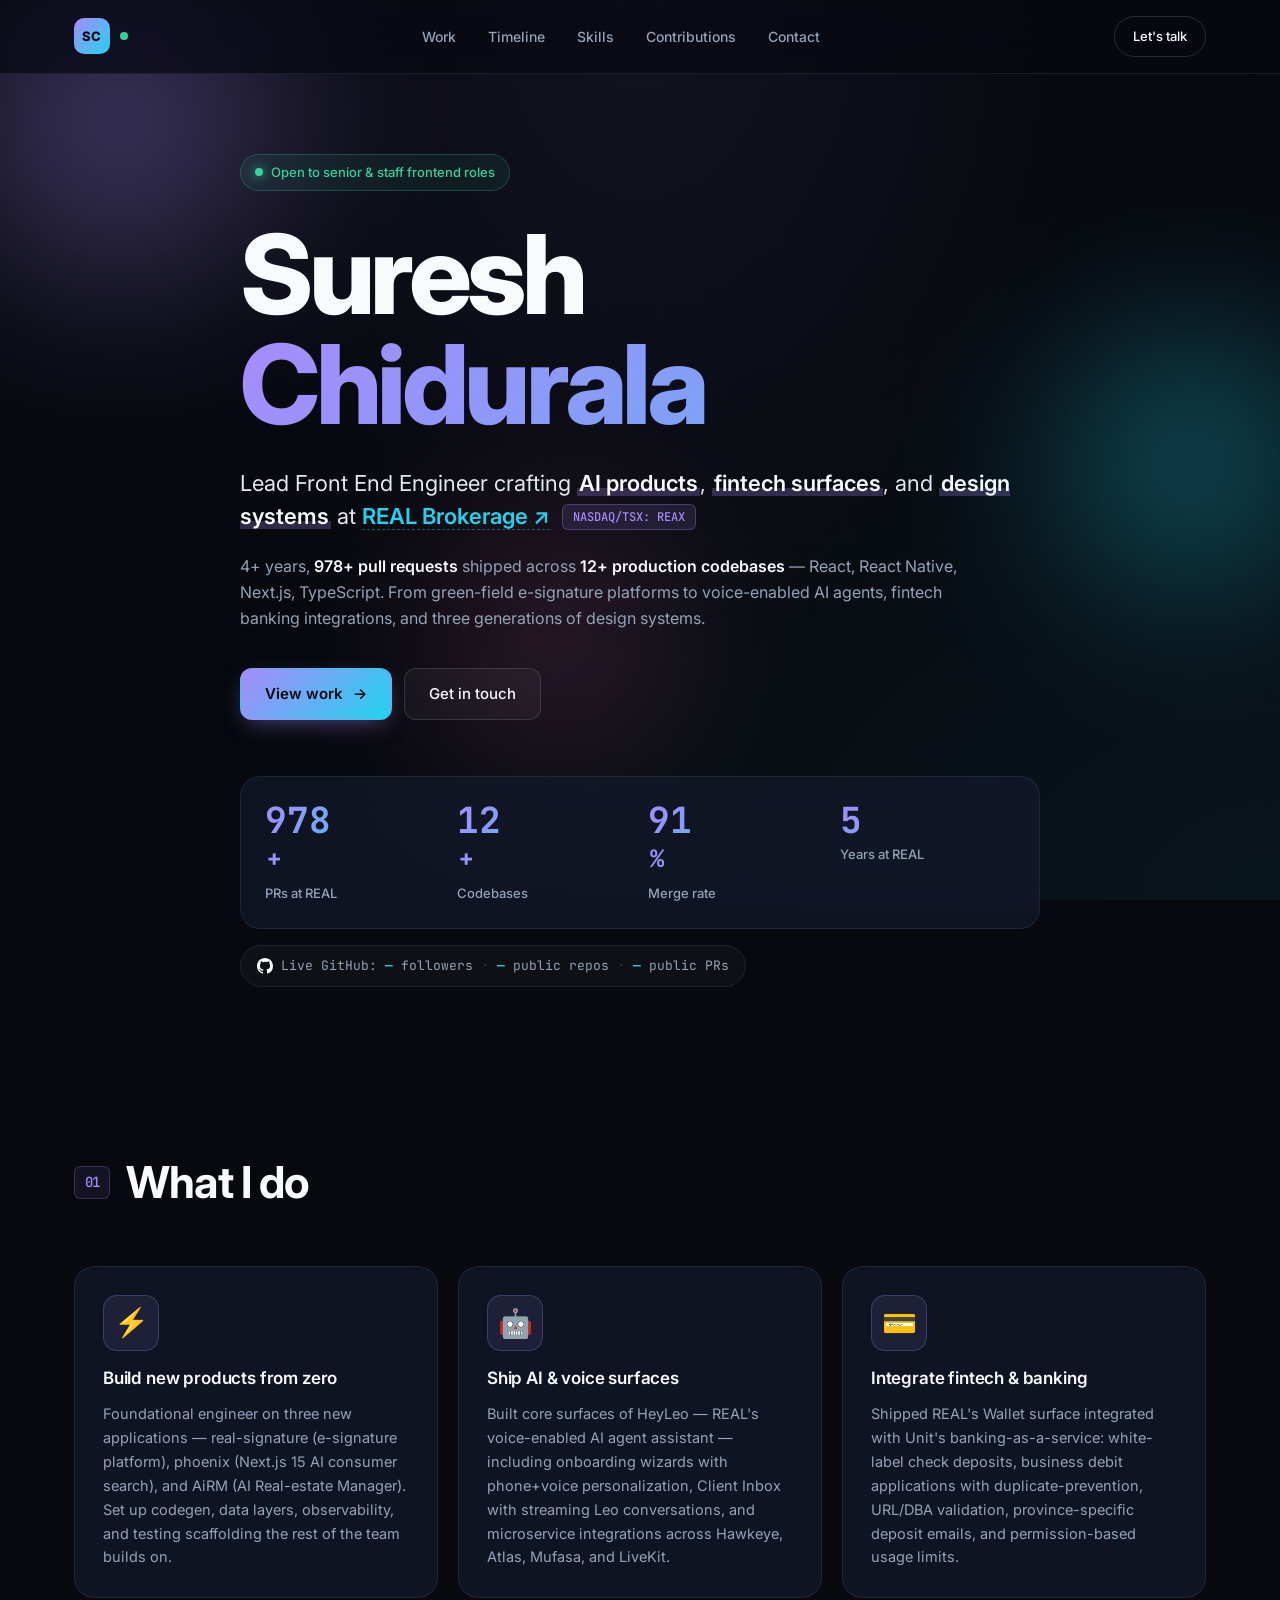
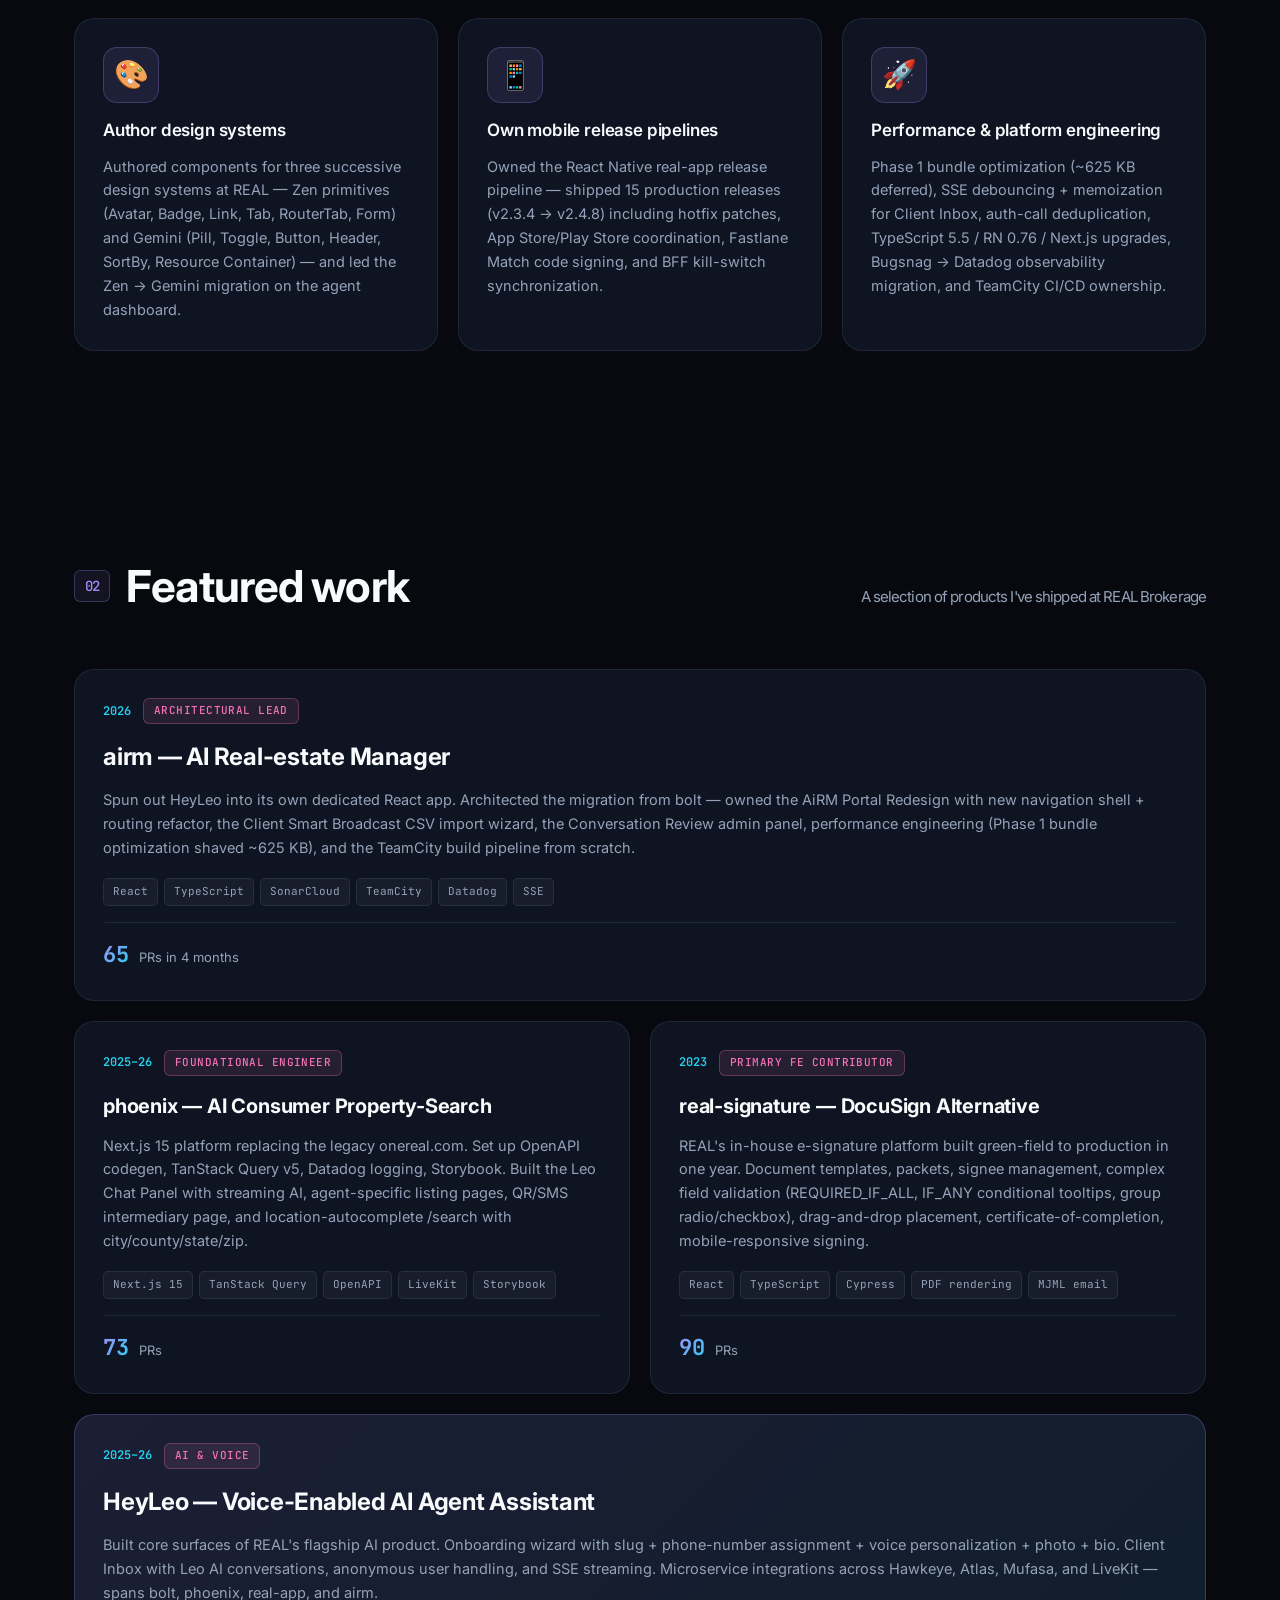
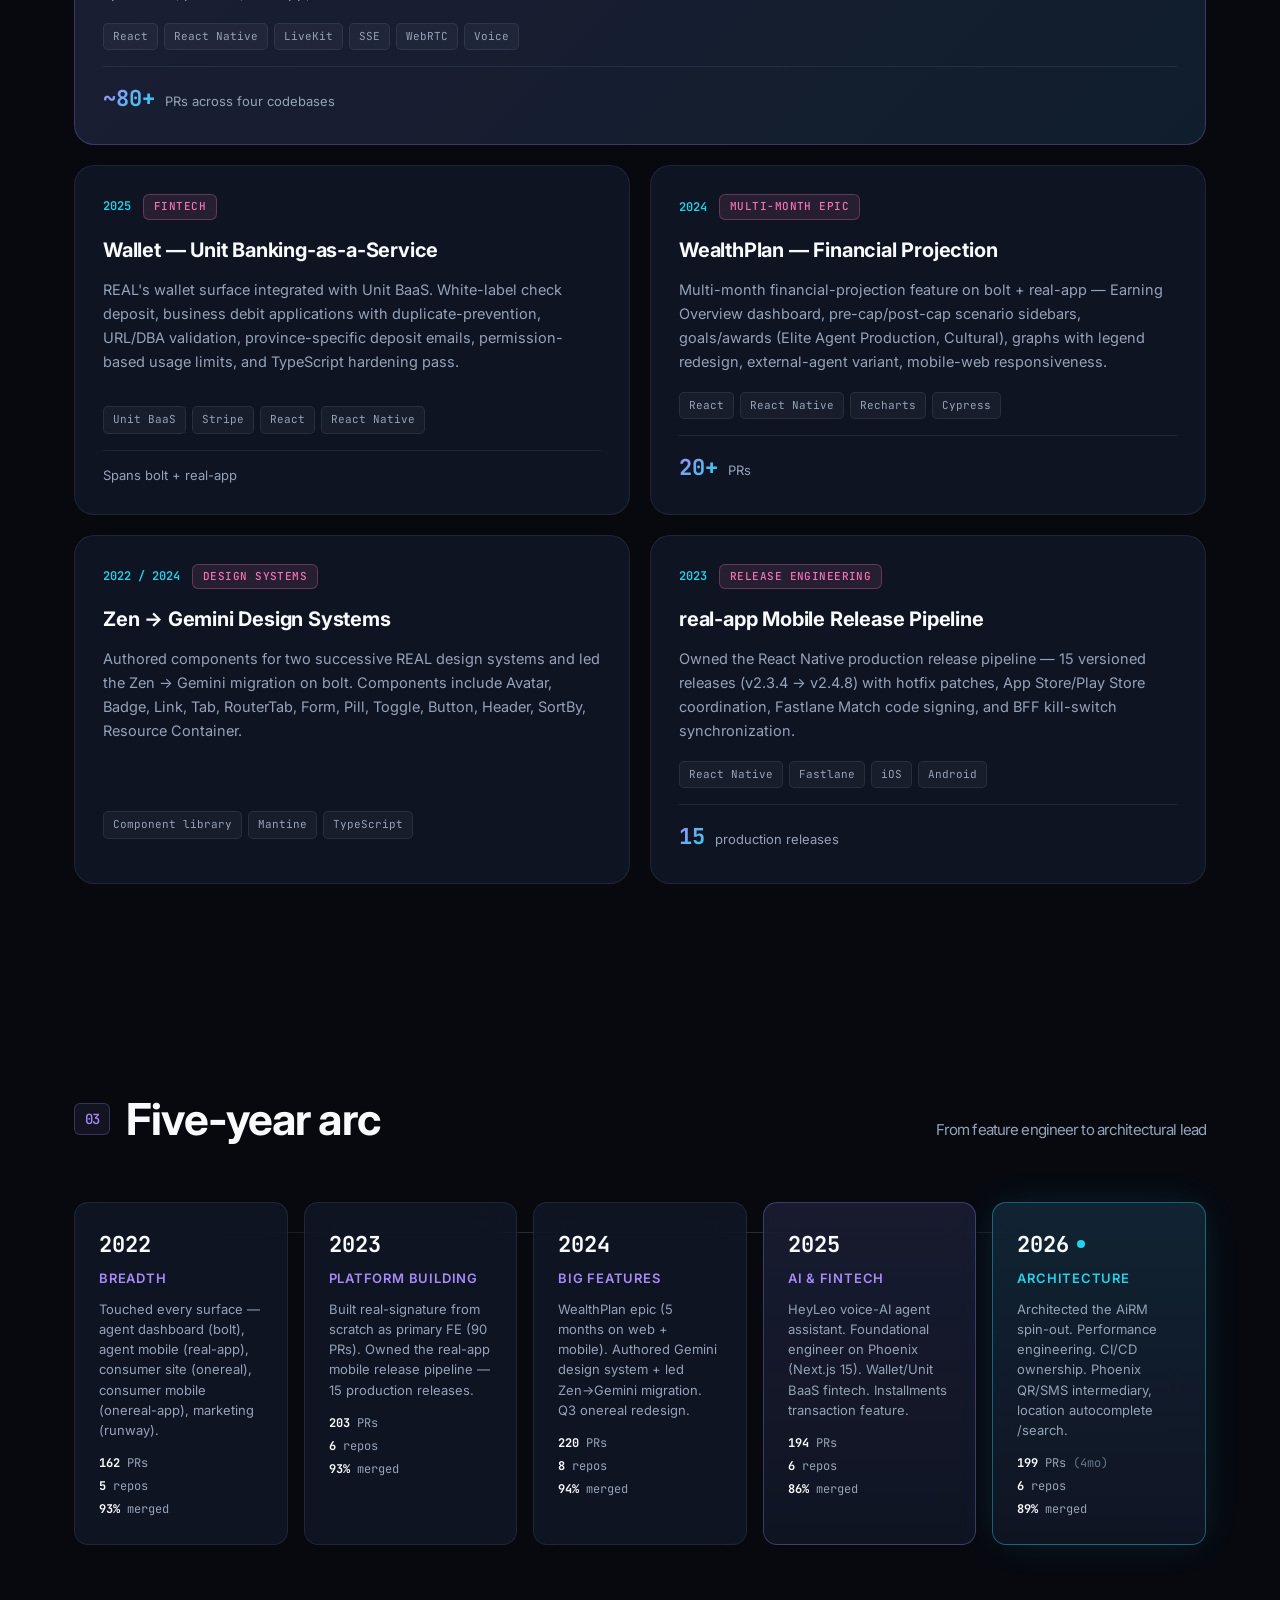
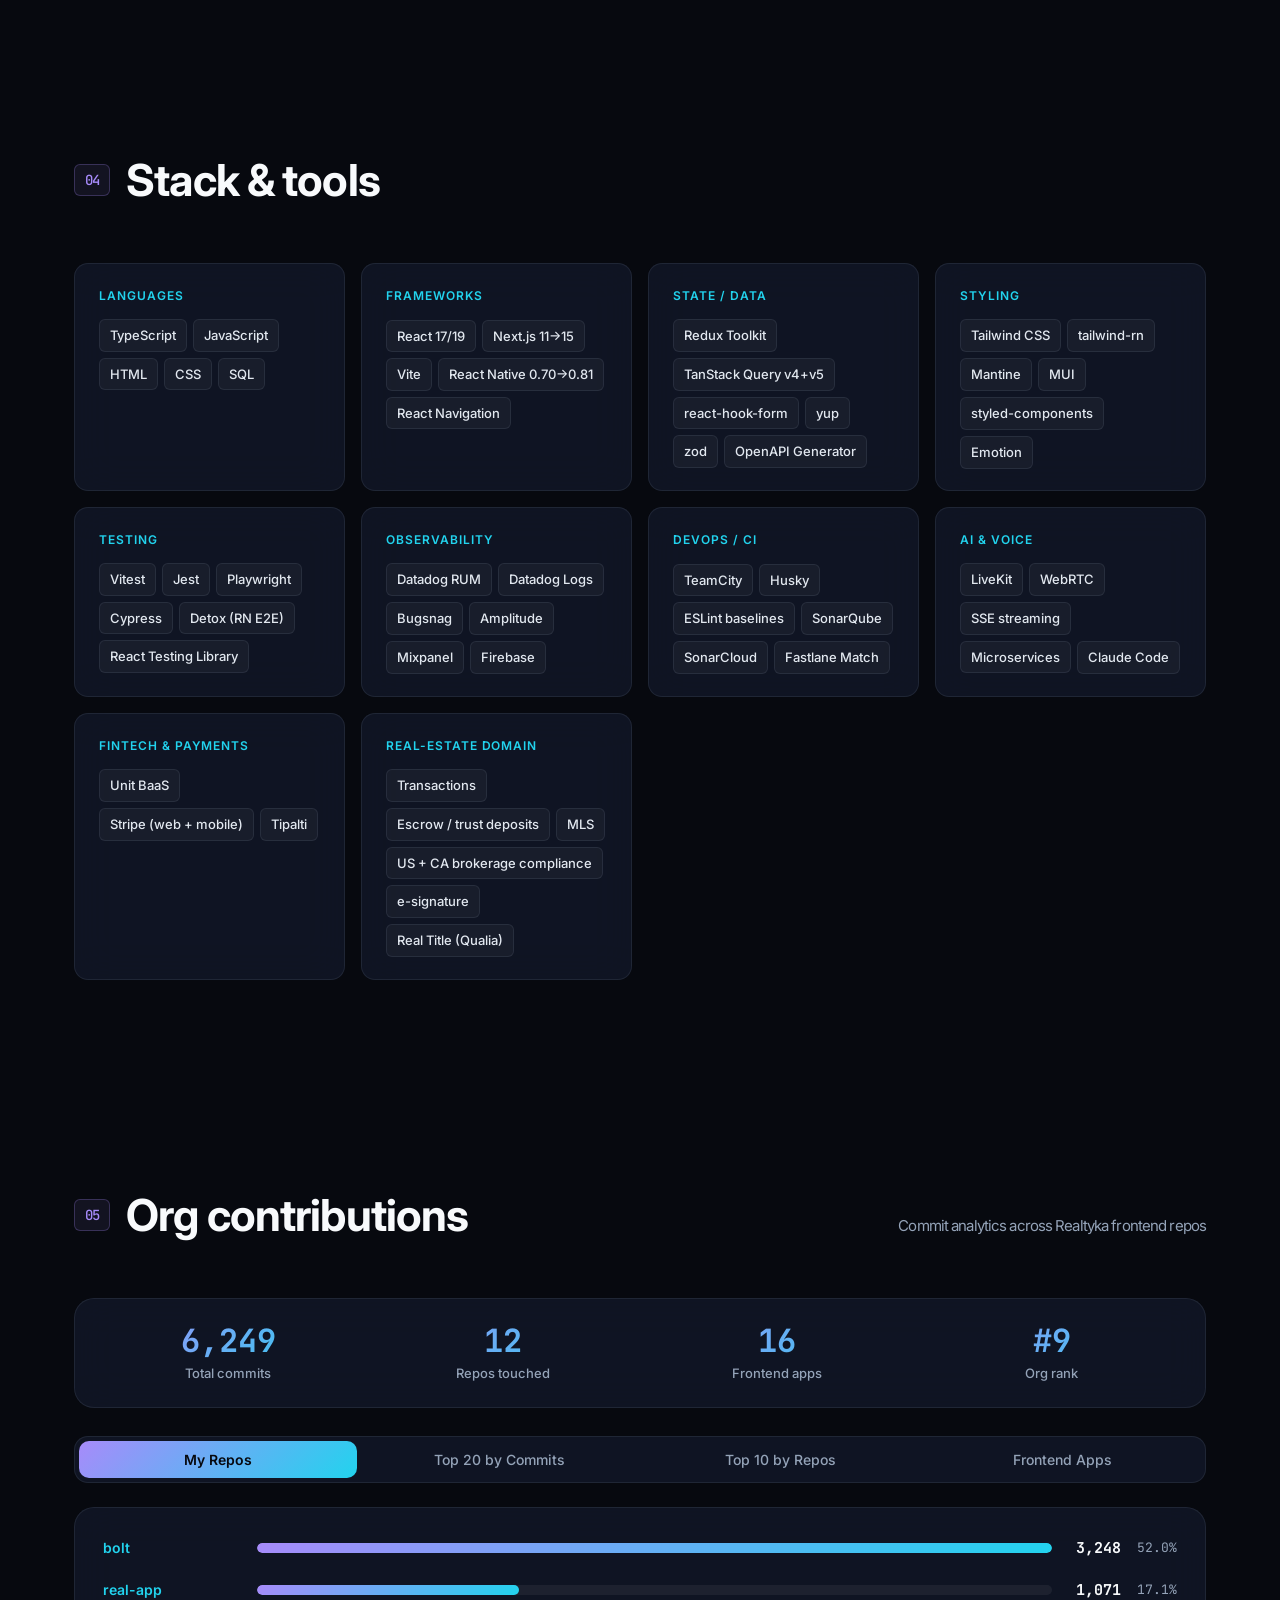
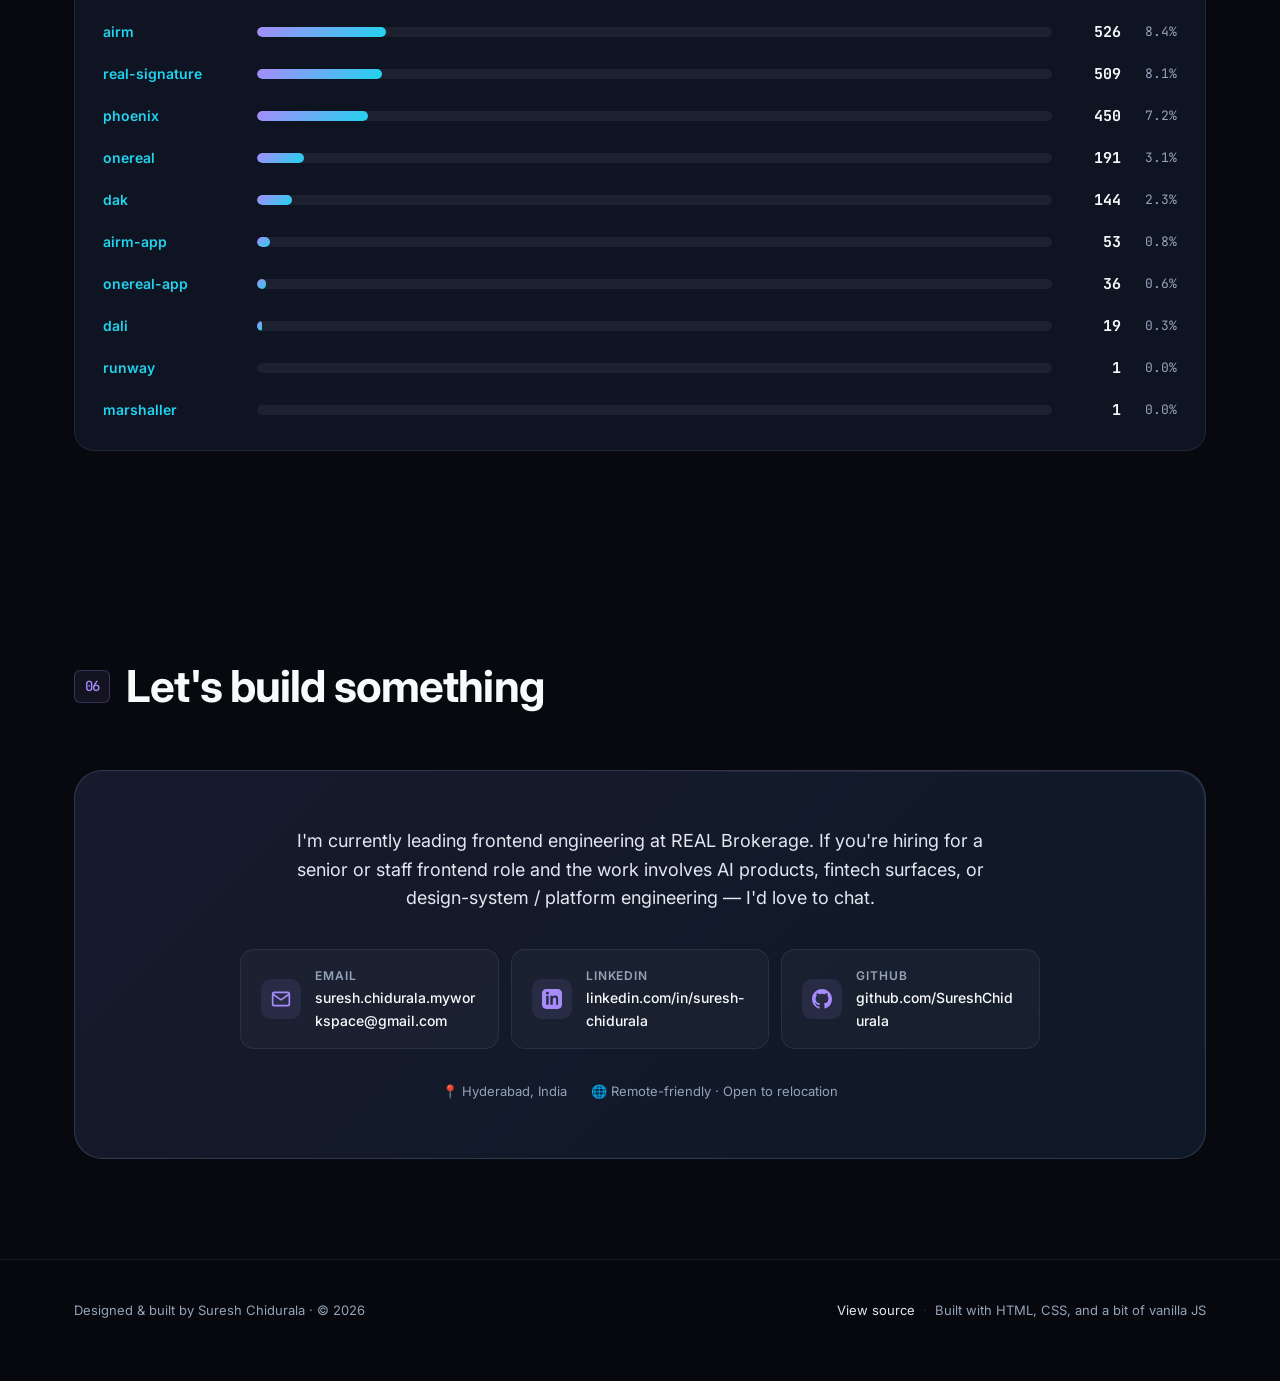
==== commit 7d339cc3: "feat: integrate contributions dashboard into homepage matching existing theme" ====
--- a/index.html
+++ b/index.html
@@ -48,6 +48,7 @@
       <li><a href="#work">Work</a></li>
       <li><a href="#timeline">Timeline</a></li>
       <li><a href="#skills">Skills</a></li>
+      <li><a href="#contributions">Contributions</a></li>
       <li><a href="#contact">Contact</a></li>
     </ul>
     <a href="#contact" class="nav-cta">Let's talk</a>
@@ -475,11 +476,88 @@
   </div>
 </section>
 
+<!-- ORG CONTRIBUTIONS -->
+<section class="contributions" id="contributions">
+  <div class="container">
+    <h2 class="section-h">
+      <span class="section-num">05</span>
+      <span>Org contributions</span>
+      <span class="section-sub">Commit analytics across Realtyka frontend repos</span>
+    </h2>
+
+    <!-- Mini stat strip -->
+    <div class="contrib-stats">
+      <div class="contrib-stat">
+        <span class="contrib-stat-num">6,249</span>
+        <span class="contrib-stat-label">Total commits</span>
+      </div>
+      <div class="contrib-stat">
+        <span class="contrib-stat-num">12</span>
+        <span class="contrib-stat-label">Repos touched</span>
+      </div>
+      <div class="contrib-stat">
+        <span class="contrib-stat-num">16</span>
+        <span class="contrib-stat-label">Frontend apps</span>
+      </div>
+      <div class="contrib-stat">
+        <span class="contrib-stat-num">#9</span>
+        <span class="contrib-stat-label">Org rank</span>
+      </div>
+    </div>
+
+    <!-- Tabs -->
+    <div class="contrib-tabs">
+      <button class="contrib-tab active" data-ctab="my-repos">My Repos</button>
+      <button class="contrib-tab" data-ctab="top-commits">Top 20 by Commits</button>
+      <button class="contrib-tab" data-ctab="top-repos">Top 10 by Repos</button>
+      <button class="contrib-tab" data-ctab="apps">Frontend Apps</button>
+    </div>
+
+    <!-- Panel: My Repos -->
+    <div class="contrib-panel active" id="cpanel-my-repos">
+      <div class="contrib-card">
+        <div class="contrib-bars" id="myRepoBars"></div>
+      </div>
+    </div>
+
+    <!-- Panel: Top 20 by Commits -->
+    <div class="contrib-panel" id="cpanel-top-commits">
+      <div class="contrib-card">
+        <table class="contrib-table">
+          <thead><tr><th>Rank</th><th>Contributor</th><th>Commits</th><th class="col-bar">Distribution</th></tr></thead>
+          <tbody id="topCommitsBody"></tbody>
+        </table>
+      </div>
+    </div>
+
+    <!-- Panel: Top 10 by Repos -->
+    <div class="contrib-panel" id="cpanel-top-repos">
+      <div class="contrib-card">
+        <table class="contrib-table">
+          <thead><tr><th>Rank</th><th>Contributor</th><th>Repos</th><th class="col-bar">Distribution</th></tr></thead>
+          <tbody id="topReposBody"></tbody>
+        </table>
+      </div>
+    </div>
+
+    <!-- Panel: Frontend Apps -->
+    <div class="contrib-panel" id="cpanel-apps">
+      <div class="contrib-app-filters">
+        <button class="contrib-filter active" data-appfilter="all">All (16)</button>
+        <button class="contrib-filter" data-appfilter="web">Web (10)</button>
+        <button class="contrib-filter" data-appfilter="mobile">Mobile (6)</button>
+      </div>
+      <div class="contrib-apps-grid" id="appsGrid"></div>
+    </div>
+
+  </div>
+</section>
+
 <!-- CONTACT -->
 <section class="contact" id="contact">
   <div class="container">
     <h2 class="section-h">
-      <span class="section-num">05</span>
+      <span class="section-num">06</span>
       <span>Let's build something</span>
     </h2>
 
--- a/styles.css
+++ b/styles.css
@@ -742,6 +742,286 @@
   color: var(--text-bright);
 }
 
+/* ---------- Contributions ---------- */
+.contrib-stats {
+  display: grid;
+  grid-template-columns: repeat(4, 1fr);
+  gap: 16px;
+  padding: 24px;
+  background: var(--bg-card);
+  backdrop-filter: blur(20px);
+  border: 1px solid var(--border);
+  border-radius: var(--radius-lg);
+  margin-bottom: 28px;
+}
+.contrib-stat { display: flex; flex-direction: column; text-align: center; }
+.contrib-stat-num {
+  font-family: var(--font-mono);
+  font-size: 32px;
+  font-weight: 700;
+  line-height: 1.1;
+  background: var(--gradient-primary);
+  -webkit-background-clip: text;
+  background-clip: text;
+  color: transparent;
+}
+.contrib-stat-label {
+  font-size: 13px;
+  color: var(--text-muted);
+  margin-top: 4px;
+  font-weight: 500;
+}
+
+/* Tabs */
+.contrib-tabs {
+  display: flex; gap: 4px;
+  margin-bottom: 24px;
+  background: var(--bg-card);
+  border: 1px solid var(--border);
+  border-radius: var(--radius);
+  padding: 4px;
+  overflow-x: auto;
+}
+.contrib-tab {
+  flex: 1;
+  padding: 10px 16px;
+  border: none;
+  background: transparent;
+  color: var(--text-muted);
+  font-size: 14px;
+  font-weight: 500;
+  border-radius: 10px;
+  cursor: pointer;
+  transition: all 0.2s;
+  white-space: nowrap;
+}
+.contrib-tab:hover { color: var(--text-bright); }
+.contrib-tab.active {
+  background: var(--gradient-primary);
+  color: var(--bg);
+  font-weight: 600;
+}
+
+/* Panels */
+.contrib-panel { display: none; }
+.contrib-panel.active { display: block; animation: contribFadeIn 0.3s ease; }
+@keyframes contribFadeIn {
+  from { opacity: 0; transform: translateY(8px); }
+  to   { opacity: 1; transform: translateY(0); }
+}
+
+/* Card wrapper */
+.contrib-card {
+  background: var(--bg-card);
+  backdrop-filter: blur(20px);
+  border: 1px solid var(--border);
+  border-radius: var(--radius-lg);
+  overflow: hidden;
+}
+
+/* Table */
+.contrib-table { width: 100%; border-collapse: collapse; }
+.contrib-table thead th {
+  text-align: left;
+  padding: 14px 24px;
+  font-size: 12px;
+  font-weight: 600;
+  text-transform: uppercase;
+  letter-spacing: 0.06em;
+  color: var(--text-muted);
+  background: var(--bg-elev-1);
+  border-bottom: 1px solid var(--border);
+}
+.contrib-table thead th:nth-child(3) { text-align: right; }
+.contrib-table thead th.col-bar { text-align: left; }
+.contrib-table tbody tr {
+  border-bottom: 1px solid rgba(148,163,184,0.06);
+  transition: background 0.15s;
+}
+.contrib-table tbody tr:hover { background: var(--bg-card-hover); }
+.contrib-table tbody tr:last-child { border-bottom: none; }
+.contrib-table tbody td {
+  padding: 12px 24px;
+  font-size: 14px;
+}
+.contrib-table tbody td:nth-child(3) {
+  text-align: right;
+  font-family: var(--font-mono);
+  font-weight: 600;
+  font-variant-numeric: tabular-nums;
+}
+
+/* Rank badges */
+.c-rank {
+  display: inline-flex; align-items: center; justify-content: center;
+  width: 30px; height: 30px;
+  border-radius: 50%;
+  font-size: 13px;
+  font-weight: 700;
+  font-family: var(--font-mono);
+  background: rgba(255,255,255,0.06);
+  color: var(--text-muted);
+}
+.c-rank-1 { background: linear-gradient(135deg, #ffd700, #ffb300); color: #1a1a1a; }
+.c-rank-2 { background: linear-gradient(135deg, #c0c0c0, #a0a0a0); color: #1a1a1a; }
+.c-rank-3 { background: linear-gradient(135deg, #cd7f32, #a0622e); color: #fff; }
+
+.c-username { color: var(--accent-cyan); font-weight: 500; }
+
+/* Highlight row */
+.c-highlight td { background: rgba(167, 139, 250, 0.06); }
+.c-highlight .c-username { color: var(--accent-pink); font-weight: 700; }
+.c-highlight .c-rank {
+  background: var(--gradient-warm);
+  color: var(--bg);
+}
+
+/* Mini distribution bar */
+.c-minibar {
+  width: 100%; max-width: 200px;
+  height: 6px;
+  background: rgba(255,255,255,0.06);
+  border-radius: 3px;
+  overflow: hidden;
+}
+.c-minibar-fill {
+  height: 100%;
+  border-radius: 3px;
+  background: var(--gradient-primary);
+  transition: width 0.8s cubic-bezier(0.2, 0.8, 0.2, 1);
+}
+
+/* Bar chart (My Repos) */
+.contrib-bars { padding: 28px; display: flex; flex-direction: column; gap: 18px; }
+.c-bar-row {
+  display: flex; align-items: center; gap: 14px;
+  opacity: 0; transform: translateX(-16px);
+  animation: cBarSlide 0.45s ease forwards;
+}
+@keyframes cBarSlide {
+  to { opacity: 1; transform: translateX(0); }
+}
+.c-bar-label {
+  min-width: 140px;
+  font-weight: 600;
+  font-size: 14px;
+  color: var(--accent-cyan);
+}
+.c-bar-track {
+  flex: 1; height: 10px;
+  background: rgba(255,255,255,0.06);
+  border-radius: 5px;
+  overflow: hidden;
+}
+.c-bar-fill {
+  height: 100%;
+  border-radius: 5px;
+  background: var(--gradient-primary);
+  transition: width 1s cubic-bezier(0.2, 0.8, 0.2, 1);
+}
+.c-bar-value {
+  min-width: 55px;
+  text-align: right;
+  font-family: var(--font-mono);
+  font-weight: 700;
+  font-size: 15px;
+  font-variant-numeric: tabular-nums;
+  color: var(--text-bright);
+}
+.c-bar-pct {
+  min-width: 42px;
+  text-align: right;
+  font-size: 13px;
+  color: var(--text-muted);
+  font-family: var(--font-mono);
+}
+
+/* App filter pills */
+.contrib-app-filters {
+  display: flex; gap: 8px;
+  margin-bottom: 20px;
+}
+.contrib-filter {
+  padding: 7px 16px;
+  border: 1px solid var(--border-strong);
+  border-radius: 999px;
+  background: transparent;
+  color: var(--text-muted);
+  font-size: 13px;
+  font-weight: 500;
+  cursor: pointer;
+  transition: all 0.2s;
+}
+.contrib-filter:hover { color: var(--text-bright); border-color: var(--accent-violet); }
+.contrib-filter.active {
+  background: var(--gradient-primary);
+  color: var(--bg);
+  border-color: transparent;
+  font-weight: 600;
+}
+
+/* App cards grid */
+.contrib-apps-grid {
+  display: grid;
+  grid-template-columns: repeat(auto-fill, minmax(280px, 1fr));
+  gap: 14px;
+}
+.c-app-card {
+  padding: 20px;
+  background: var(--bg-card);
+  backdrop-filter: blur(20px);
+  border: 1px solid var(--border);
+  border-radius: var(--radius);
+  transition: all 0.3s cubic-bezier(0.2, 0.8, 0.2, 1);
+}
+.c-app-card:hover {
+  transform: translateY(-3px);
+  border-color: var(--border-strong);
+  box-shadow: 0 12px 32px -12px rgba(167,139,250,0.15);
+}
+.c-app-name {
+  font-weight: 700;
+  font-size: 15px;
+  color: var(--text-bright);
+  margin-bottom: 4px;
+}
+.c-app-desc {
+  font-size: 13px;
+  line-height: 1.5;
+  color: var(--text-muted);
+  margin-bottom: 10px;
+}
+.c-app-type {
+  display: inline-block;
+  font-family: var(--font-mono);
+  font-size: 11px;
+  font-weight: 600;
+  text-transform: uppercase;
+  letter-spacing: 0.05em;
+  padding: 3px 10px;
+  border-radius: 5px;
+}
+.c-app-type-web {
+  background: rgba(34, 211, 238, 0.1);
+  border: 1px solid rgba(34, 211, 238, 0.3);
+  color: var(--accent-cyan);
+}
+.c-app-type-mobile {
+  background: rgba(52, 211, 153, 0.1);
+  border: 1px solid rgba(52, 211, 153, 0.3);
+  color: var(--accent-green);
+}
+
+@media (max-width: 720px) {
+  .contrib-stats { grid-template-columns: repeat(2, 1fr); }
+  .contrib-tabs { flex-wrap: wrap; }
+  .contrib-tab { font-size: 13px; padding: 8px 12px; }
+  .c-bar-label { min-width: 100px; font-size: 13px; }
+  .contrib-table thead th:nth-child(4),
+  .contrib-table tbody td:nth-child(4) { display: none; }
+  .contrib-apps-grid { grid-template-columns: 1fr; }
+}
+
 /* ---------- Contact ---------- */
 .contact-card {
   padding: 56px;
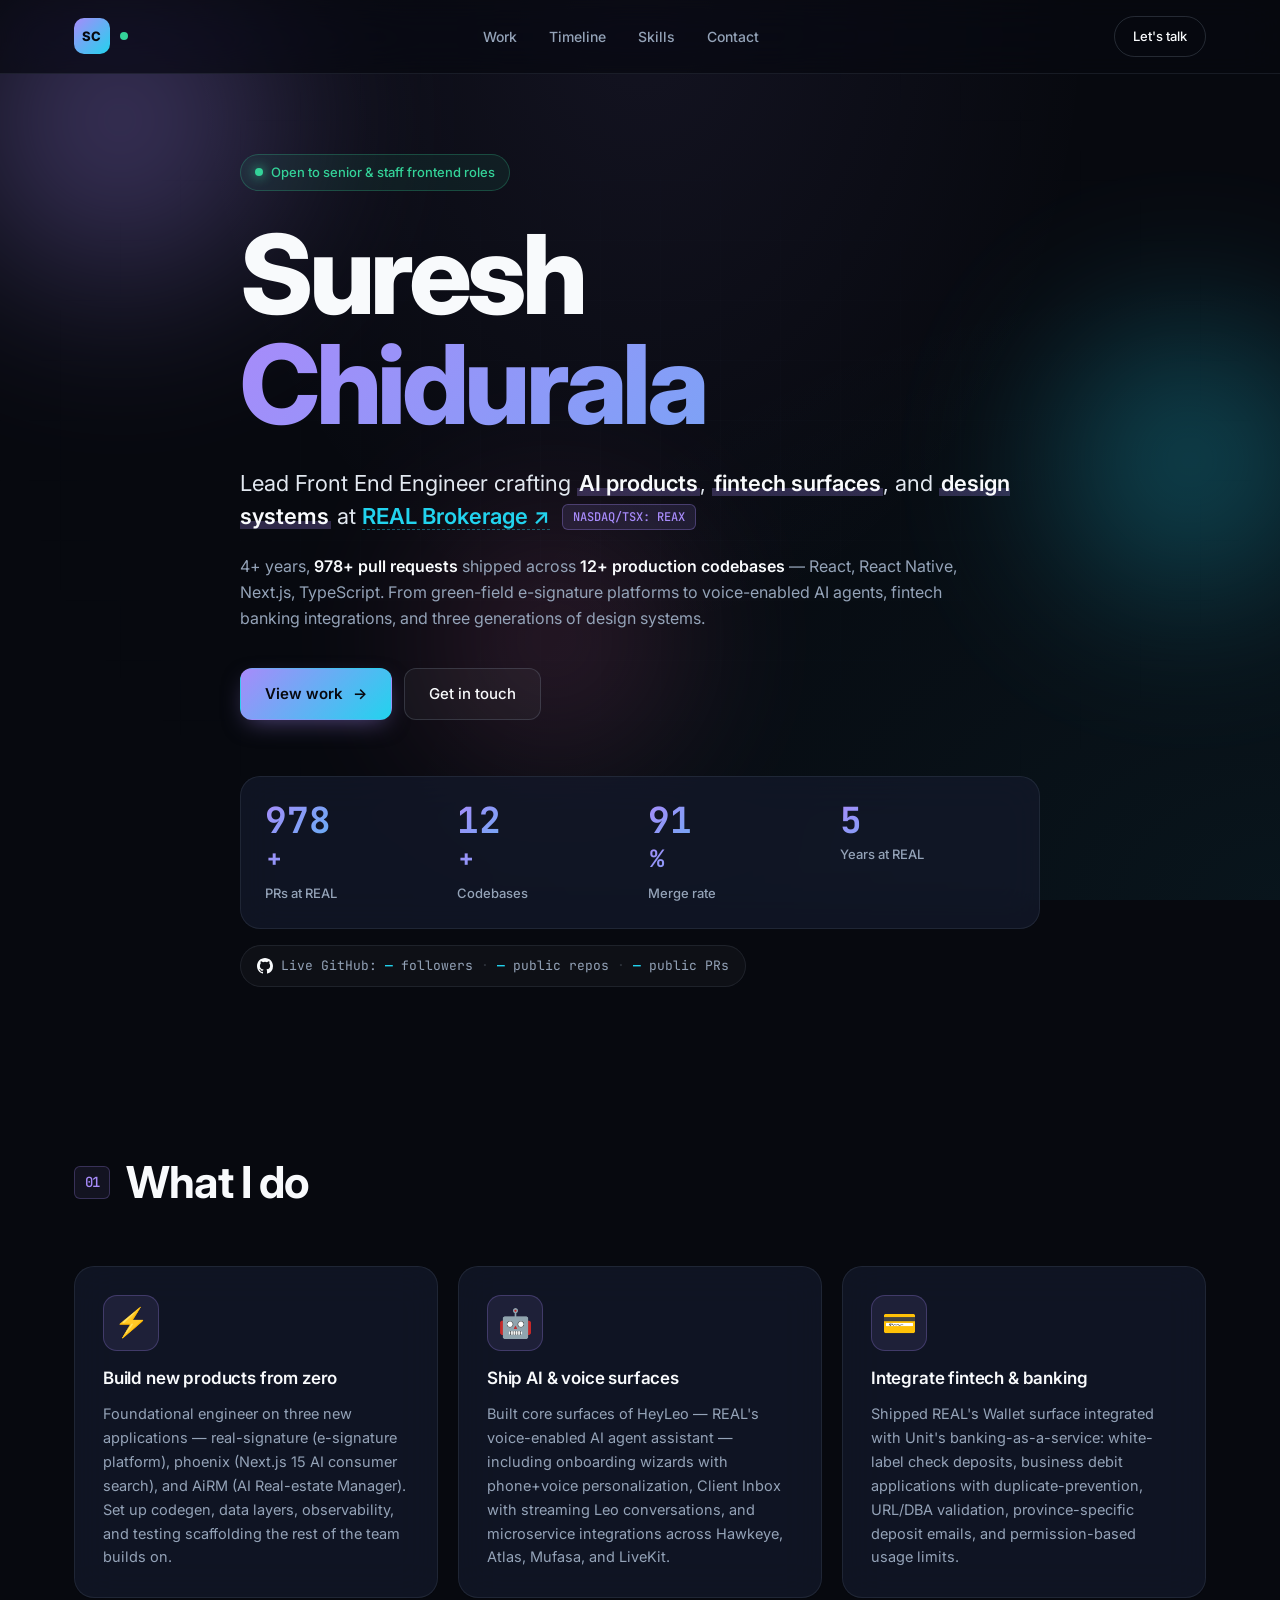
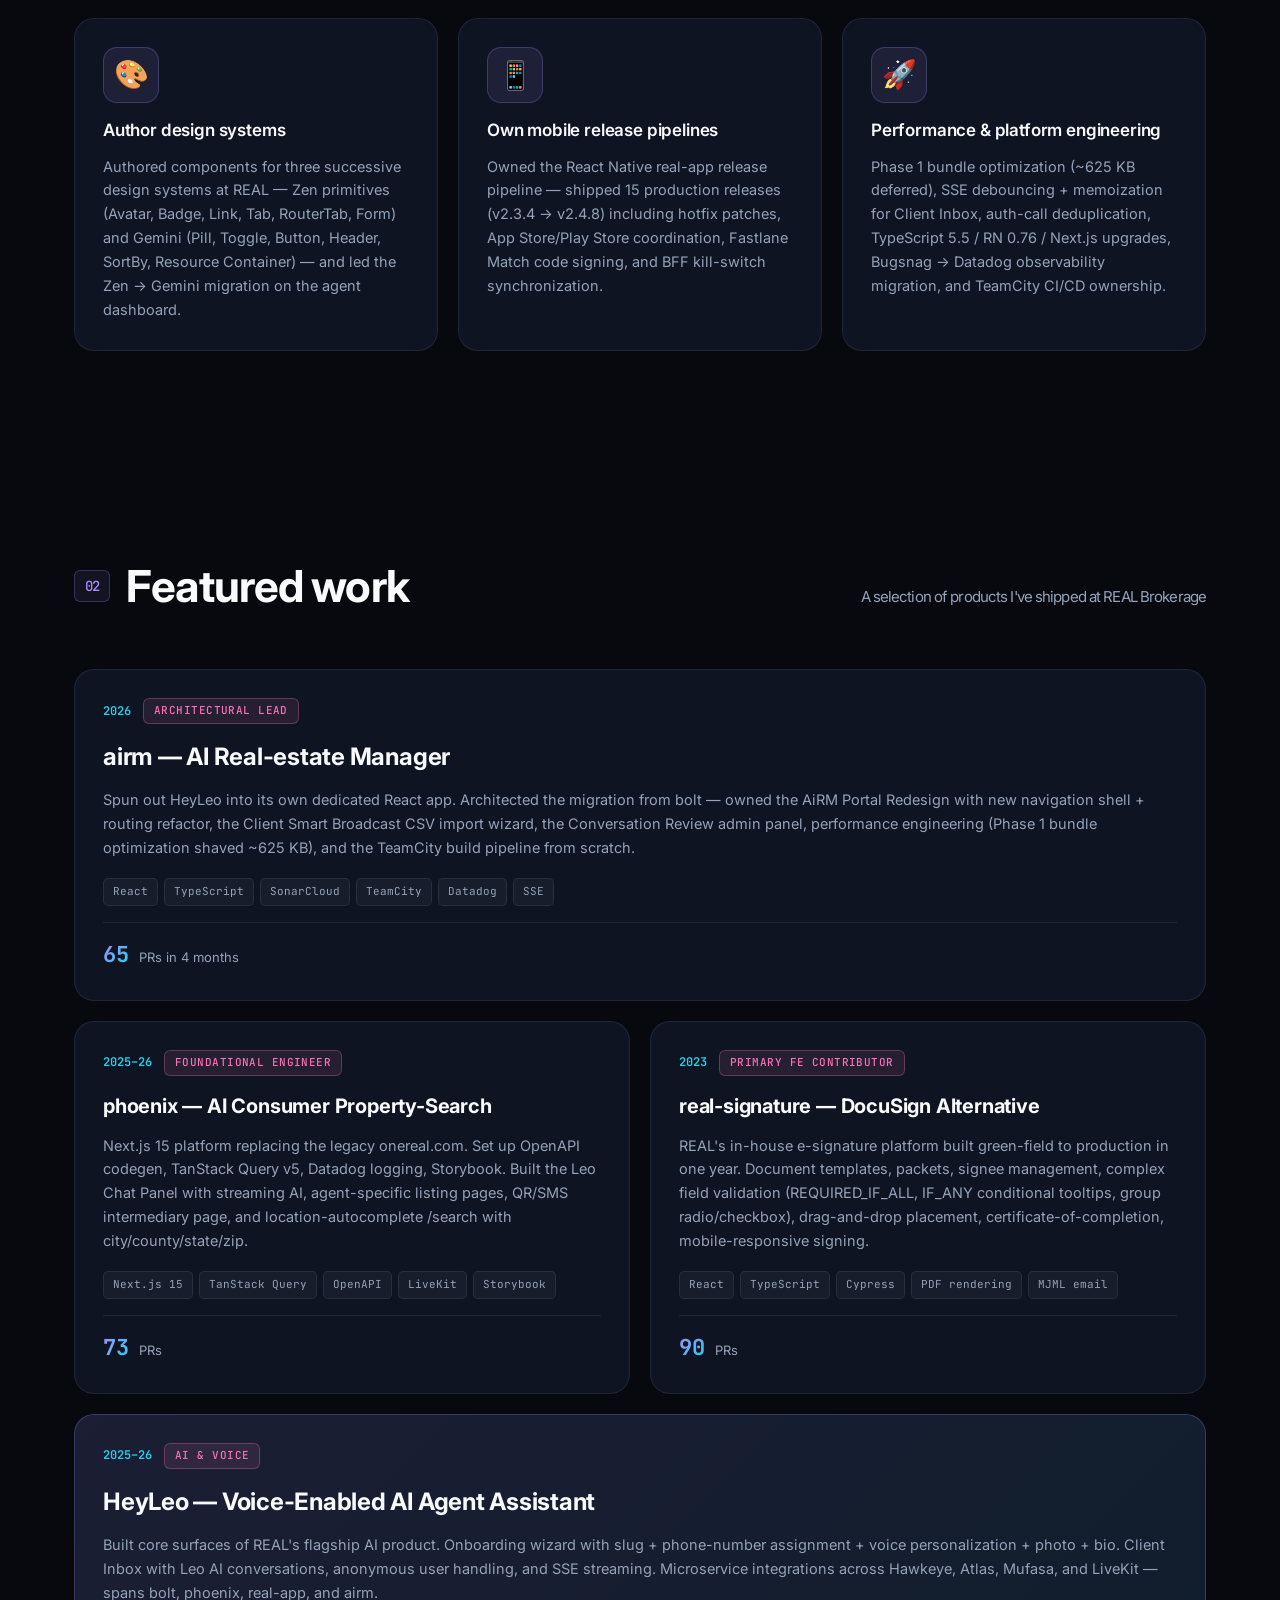
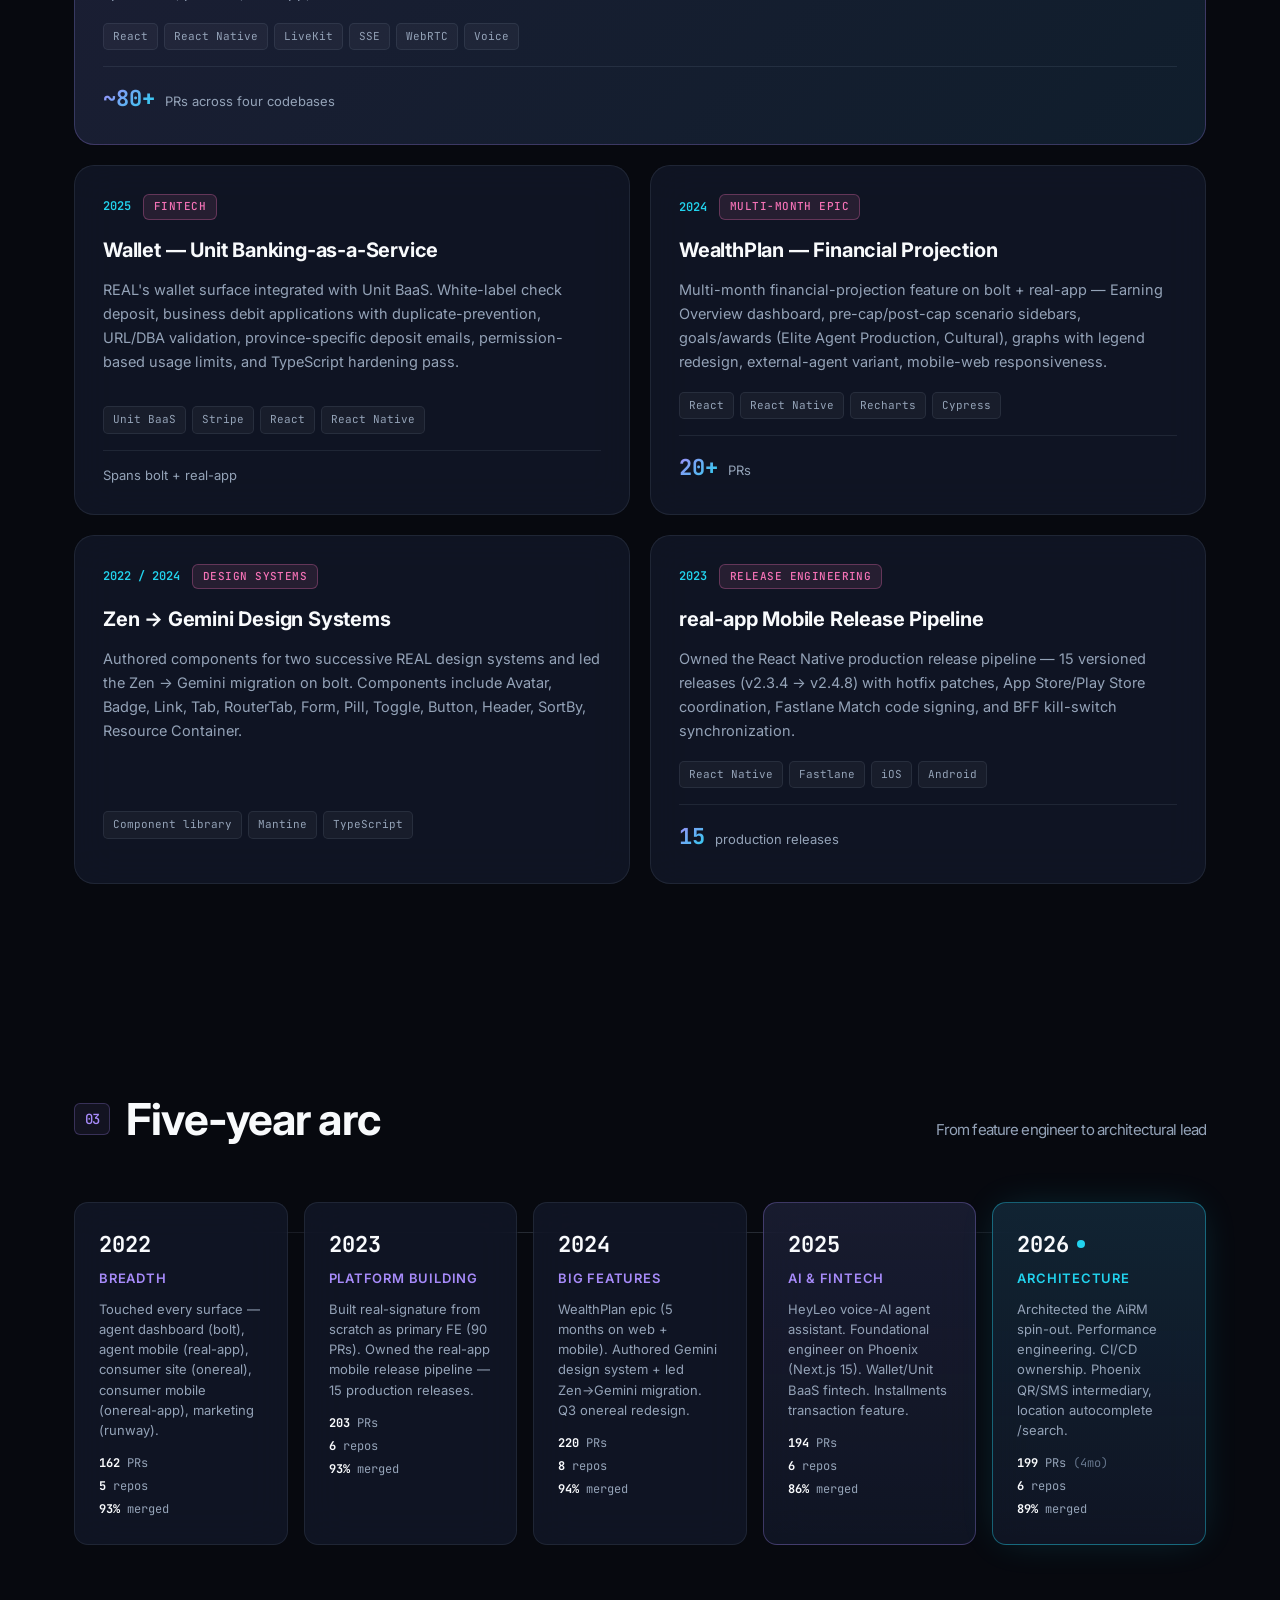
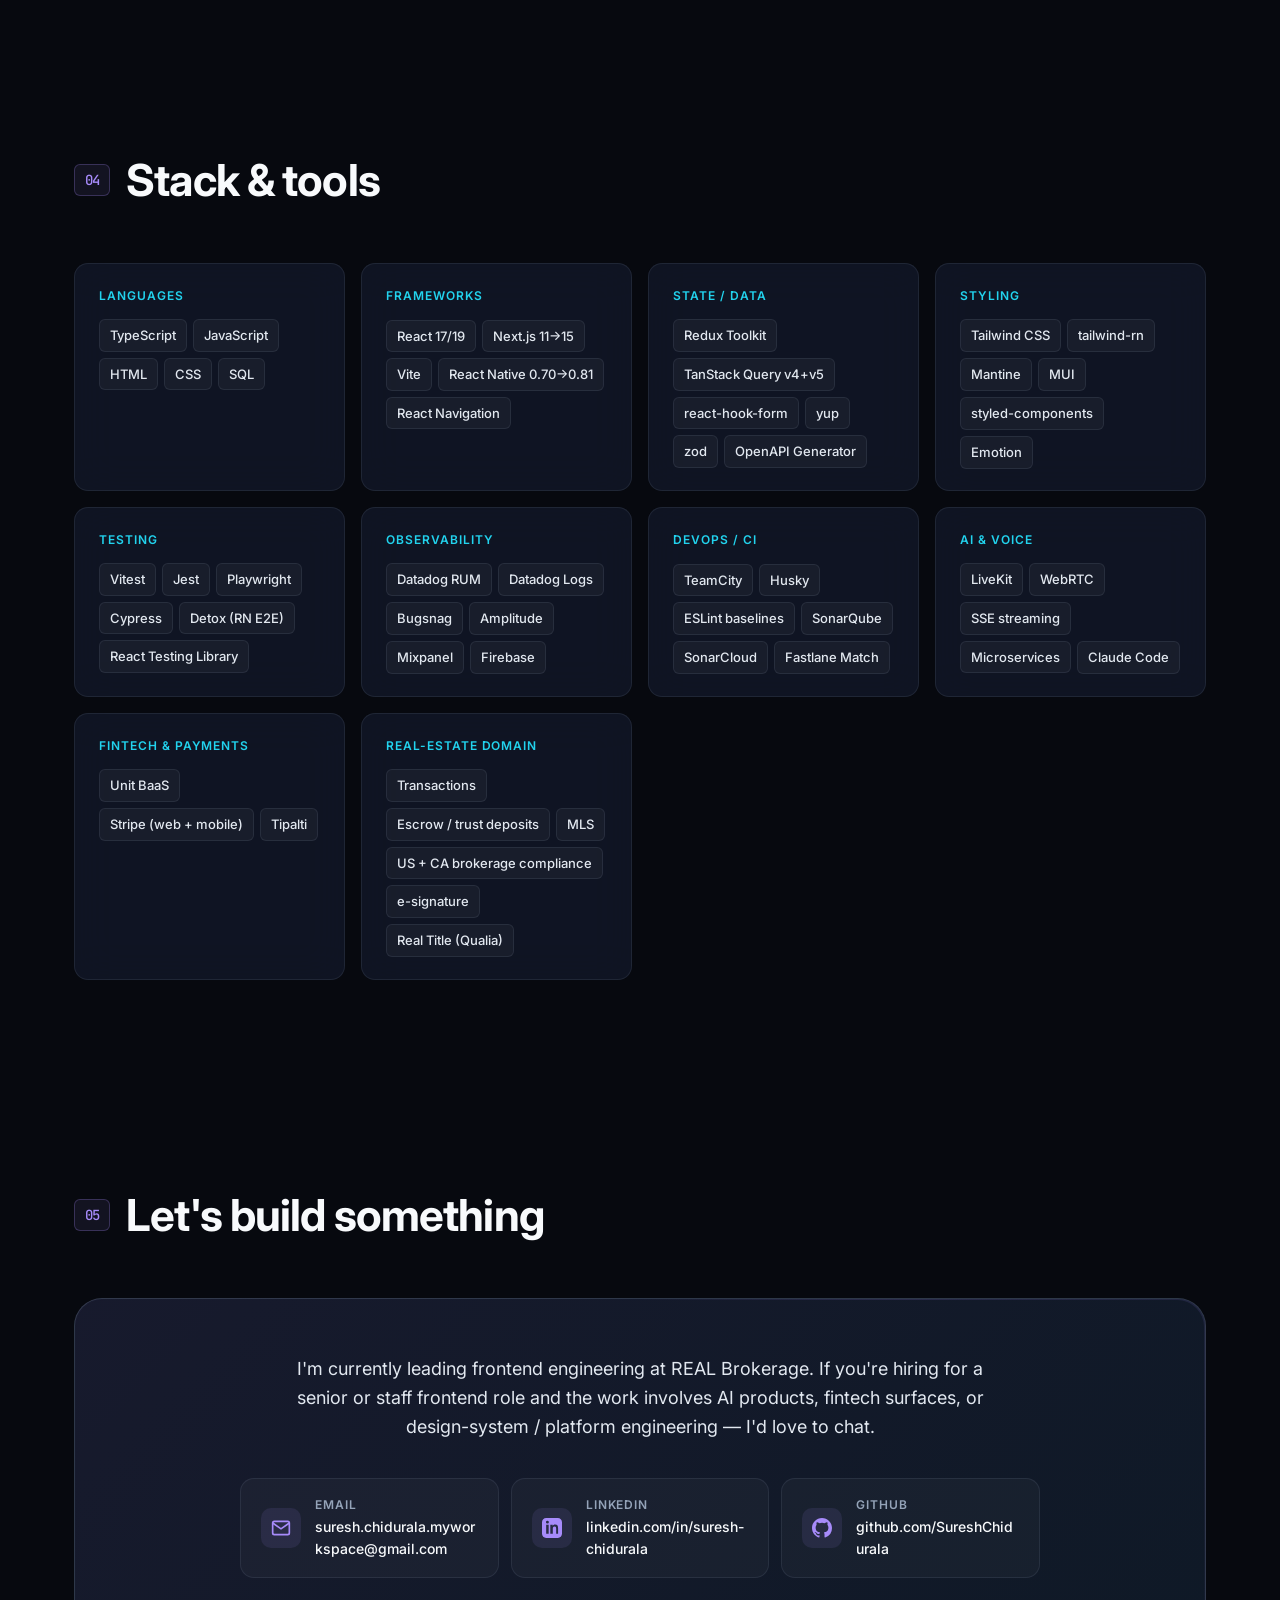
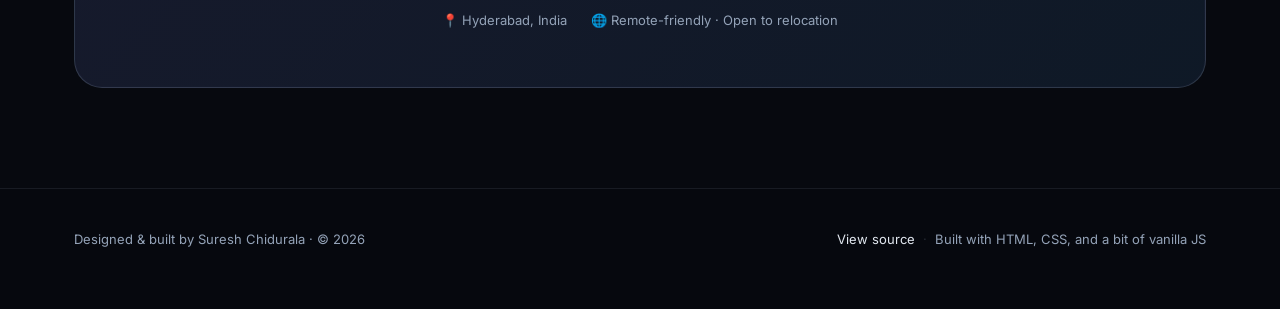
==== commit 1a1f17d0: "Revert "feat: add Realtyka contributors dashboard page"" ====
--- a/index.html
+++ b/index.html
@@ -48,7 +48,6 @@
       <li><a href="#work">Work</a></li>
       <li><a href="#timeline">Timeline</a></li>
       <li><a href="#skills">Skills</a></li>
-      <li><a href="#contributions">Contributions</a></li>
       <li><a href="#contact">Contact</a></li>
     </ul>
     <a href="#contact" class="nav-cta">Let's talk</a>
@@ -476,88 +475,11 @@
   </div>
 </section>
 
-<!-- ORG CONTRIBUTIONS -->
-<section class="contributions" id="contributions">
-  <div class="container">
-    <h2 class="section-h">
-      <span class="section-num">05</span>
-      <span>Org contributions</span>
-      <span class="section-sub">Commit analytics across Realtyka frontend repos</span>
-    </h2>
-
-    <!-- Mini stat strip -->
-    <div class="contrib-stats">
-      <div class="contrib-stat">
-        <span class="contrib-stat-num">6,249</span>
-        <span class="contrib-stat-label">Total commits</span>
-      </div>
-      <div class="contrib-stat">
-        <span class="contrib-stat-num">12</span>
-        <span class="contrib-stat-label">Repos touched</span>
-      </div>
-      <div class="contrib-stat">
-        <span class="contrib-stat-num">16</span>
-        <span class="contrib-stat-label">Frontend apps</span>
-      </div>
-      <div class="contrib-stat">
-        <span class="contrib-stat-num">#9</span>
-        <span class="contrib-stat-label">Org rank</span>
-      </div>
-    </div>
-
-    <!-- Tabs -->
-    <div class="contrib-tabs">
-      <button class="contrib-tab active" data-ctab="my-repos">My Repos</button>
-      <button class="contrib-tab" data-ctab="top-commits">Top 20 by Commits</button>
-      <button class="contrib-tab" data-ctab="top-repos">Top 10 by Repos</button>
-      <button class="contrib-tab" data-ctab="apps">Frontend Apps</button>
-    </div>
-
-    <!-- Panel: My Repos -->
-    <div class="contrib-panel active" id="cpanel-my-repos">
-      <div class="contrib-card">
-        <div class="contrib-bars" id="myRepoBars"></div>
-      </div>
-    </div>
-
-    <!-- Panel: Top 20 by Commits -->
-    <div class="contrib-panel" id="cpanel-top-commits">
-      <div class="contrib-card">
-        <table class="contrib-table">
-          <thead><tr><th>Rank</th><th>Contributor</th><th>Commits</th><th class="col-bar">Distribution</th></tr></thead>
-          <tbody id="topCommitsBody"></tbody>
-        </table>
-      </div>
-    </div>
-
-    <!-- Panel: Top 10 by Repos -->
-    <div class="contrib-panel" id="cpanel-top-repos">
-      <div class="contrib-card">
-        <table class="contrib-table">
-          <thead><tr><th>Rank</th><th>Contributor</th><th>Repos</th><th class="col-bar">Distribution</th></tr></thead>
-          <tbody id="topReposBody"></tbody>
-        </table>
-      </div>
-    </div>
-
-    <!-- Panel: Frontend Apps -->
-    <div class="contrib-panel" id="cpanel-apps">
-      <div class="contrib-app-filters">
-        <button class="contrib-filter active" data-appfilter="all">All (16)</button>
-        <button class="contrib-filter" data-appfilter="web">Web (10)</button>
-        <button class="contrib-filter" data-appfilter="mobile">Mobile (6)</button>
-      </div>
-      <div class="contrib-apps-grid" id="appsGrid"></div>
-    </div>
-
-  </div>
-</section>
-
 <!-- CONTACT -->
 <section class="contact" id="contact">
   <div class="container">
     <h2 class="section-h">
-      <span class="section-num">06</span>
+      <span class="section-num">05</span>
       <span>Let's build something</span>
     </h2>
 
--- a/styles.css
+++ b/styles.css
@@ -742,286 +742,6 @@
   color: var(--text-bright);
 }
 
-/* ---------- Contributions ---------- */
-.contrib-stats {
-  display: grid;
-  grid-template-columns: repeat(4, 1fr);
-  gap: 16px;
-  padding: 24px;
-  background: var(--bg-card);
-  backdrop-filter: blur(20px);
-  border: 1px solid var(--border);
-  border-radius: var(--radius-lg);
-  margin-bottom: 28px;
-}
-.contrib-stat { display: flex; flex-direction: column; text-align: center; }
-.contrib-stat-num {
-  font-family: var(--font-mono);
-  font-size: 32px;
-  font-weight: 700;
-  line-height: 1.1;
-  background: var(--gradient-primary);
-  -webkit-background-clip: text;
-  background-clip: text;
-  color: transparent;
-}
-.contrib-stat-label {
-  font-size: 13px;
-  color: var(--text-muted);
-  margin-top: 4px;
-  font-weight: 500;
-}
-
-/* Tabs */
-.contrib-tabs {
-  display: flex; gap: 4px;
-  margin-bottom: 24px;
-  background: var(--bg-card);
-  border: 1px solid var(--border);
-  border-radius: var(--radius);
-  padding: 4px;
-  overflow-x: auto;
-}
-.contrib-tab {
-  flex: 1;
-  padding: 10px 16px;
-  border: none;
-  background: transparent;
-  color: var(--text-muted);
-  font-size: 14px;
-  font-weight: 500;
-  border-radius: 10px;
-  cursor: pointer;
-  transition: all 0.2s;
-  white-space: nowrap;
-}
-.contrib-tab:hover { color: var(--text-bright); }
-.contrib-tab.active {
-  background: var(--gradient-primary);
-  color: var(--bg);
-  font-weight: 600;
-}
-
-/* Panels */
-.contrib-panel { display: none; }
-.contrib-panel.active { display: block; animation: contribFadeIn 0.3s ease; }
-@keyframes contribFadeIn {
-  from { opacity: 0; transform: translateY(8px); }
-  to   { opacity: 1; transform: translateY(0); }
-}
-
-/* Card wrapper */
-.contrib-card {
-  background: var(--bg-card);
-  backdrop-filter: blur(20px);
-  border: 1px solid var(--border);
-  border-radius: var(--radius-lg);
-  overflow: hidden;
-}
-
-/* Table */
-.contrib-table { width: 100%; border-collapse: collapse; }
-.contrib-table thead th {
-  text-align: left;
-  padding: 14px 24px;
-  font-size: 12px;
-  font-weight: 600;
-  text-transform: uppercase;
-  letter-spacing: 0.06em;
-  color: var(--text-muted);
-  background: var(--bg-elev-1);
-  border-bottom: 1px solid var(--border);
-}
-.contrib-table thead th:nth-child(3) { text-align: right; }
-.contrib-table thead th.col-bar { text-align: left; }
-.contrib-table tbody tr {
-  border-bottom: 1px solid rgba(148,163,184,0.06);
-  transition: background 0.15s;
-}
-.contrib-table tbody tr:hover { background: var(--bg-card-hover); }
-.contrib-table tbody tr:last-child { border-bottom: none; }
-.contrib-table tbody td {
-  padding: 12px 24px;
-  font-size: 14px;
-}
-.contrib-table tbody td:nth-child(3) {
-  text-align: right;
-  font-family: var(--font-mono);
-  font-weight: 600;
-  font-variant-numeric: tabular-nums;
-}
-
-/* Rank badges */
-.c-rank {
-  display: inline-flex; align-items: center; justify-content: center;
-  width: 30px; height: 30px;
-  border-radius: 50%;
-  font-size: 13px;
-  font-weight: 700;
-  font-family: var(--font-mono);
-  background: rgba(255,255,255,0.06);
-  color: var(--text-muted);
-}
-.c-rank-1 { background: linear-gradient(135deg, #ffd700, #ffb300); color: #1a1a1a; }
-.c-rank-2 { background: linear-gradient(135deg, #c0c0c0, #a0a0a0); color: #1a1a1a; }
-.c-rank-3 { background: linear-gradient(135deg, #cd7f32, #a0622e); color: #fff; }
-
-.c-username { color: var(--accent-cyan); font-weight: 500; }
-
-/* Highlight row */
-.c-highlight td { background: rgba(167, 139, 250, 0.06); }
-.c-highlight .c-username { color: var(--accent-pink); font-weight: 700; }
-.c-highlight .c-rank {
-  background: var(--gradient-warm);
-  color: var(--bg);
-}
-
-/* Mini distribution bar */
-.c-minibar {
-  width: 100%; max-width: 200px;
-  height: 6px;
-  background: rgba(255,255,255,0.06);
-  border-radius: 3px;
-  overflow: hidden;
-}
-.c-minibar-fill {
-  height: 100%;
-  border-radius: 3px;
-  background: var(--gradient-primary);
-  transition: width 0.8s cubic-bezier(0.2, 0.8, 0.2, 1);
-}
-
-/* Bar chart (My Repos) */
-.contrib-bars { padding: 28px; display: flex; flex-direction: column; gap: 18px; }
-.c-bar-row {
-  display: flex; align-items: center; gap: 14px;
-  opacity: 0; transform: translateX(-16px);
-  animation: cBarSlide 0.45s ease forwards;
-}
-@keyframes cBarSlide {
-  to { opacity: 1; transform: translateX(0); }
-}
-.c-bar-label {
-  min-width: 140px;
-  font-weight: 600;
-  font-size: 14px;
-  color: var(--accent-cyan);
-}
-.c-bar-track {
-  flex: 1; height: 10px;
-  background: rgba(255,255,255,0.06);
-  border-radius: 5px;
-  overflow: hidden;
-}
-.c-bar-fill {
-  height: 100%;
-  border-radius: 5px;
-  background: var(--gradient-primary);
-  transition: width 1s cubic-bezier(0.2, 0.8, 0.2, 1);
-}
-.c-bar-value {
-  min-width: 55px;
-  text-align: right;
-  font-family: var(--font-mono);
-  font-weight: 700;
-  font-size: 15px;
-  font-variant-numeric: tabular-nums;
-  color: var(--text-bright);
-}
-.c-bar-pct {
-  min-width: 42px;
-  text-align: right;
-  font-size: 13px;
-  color: var(--text-muted);
-  font-family: var(--font-mono);
-}
-
-/* App filter pills */
-.contrib-app-filters {
-  display: flex; gap: 8px;
-  margin-bottom: 20px;
-}
-.contrib-filter {
-  padding: 7px 16px;
-  border: 1px solid var(--border-strong);
-  border-radius: 999px;
-  background: transparent;
-  color: var(--text-muted);
-  font-size: 13px;
-  font-weight: 500;
-  cursor: pointer;
-  transition: all 0.2s;
-}
-.contrib-filter:hover { color: var(--text-bright); border-color: var(--accent-violet); }
-.contrib-filter.active {
-  background: var(--gradient-primary);
-  color: var(--bg);
-  border-color: transparent;
-  font-weight: 600;
-}
-
-/* App cards grid */
-.contrib-apps-grid {
-  display: grid;
-  grid-template-columns: repeat(auto-fill, minmax(280px, 1fr));
-  gap: 14px;
-}
-.c-app-card {
-  padding: 20px;
-  background: var(--bg-card);
-  backdrop-filter: blur(20px);
-  border: 1px solid var(--border);
-  border-radius: var(--radius);
-  transition: all 0.3s cubic-bezier(0.2, 0.8, 0.2, 1);
-}
-.c-app-card:hover {
-  transform: translateY(-3px);
-  border-color: var(--border-strong);
-  box-shadow: 0 12px 32px -12px rgba(167,139,250,0.15);
-}
-.c-app-name {
-  font-weight: 700;
-  font-size: 15px;
-  color: var(--text-bright);
-  margin-bottom: 4px;
-}
-.c-app-desc {
-  font-size: 13px;
-  line-height: 1.5;
-  color: var(--text-muted);
-  margin-bottom: 10px;
-}
-.c-app-type {
-  display: inline-block;
-  font-family: var(--font-mono);
-  font-size: 11px;
-  font-weight: 600;
-  text-transform: uppercase;
-  letter-spacing: 0.05em;
-  padding: 3px 10px;
-  border-radius: 5px;
-}
-.c-app-type-web {
-  background: rgba(34, 211, 238, 0.1);
-  border: 1px solid rgba(34, 211, 238, 0.3);
-  color: var(--accent-cyan);
-}
-.c-app-type-mobile {
-  background: rgba(52, 211, 153, 0.1);
-  border: 1px solid rgba(52, 211, 153, 0.3);
-  color: var(--accent-green);
-}
-
-@media (max-width: 720px) {
-  .contrib-stats { grid-template-columns: repeat(2, 1fr); }
-  .contrib-tabs { flex-wrap: wrap; }
-  .contrib-tab { font-size: 13px; padding: 8px 12px; }
-  .c-bar-label { min-width: 100px; font-size: 13px; }
-  .contrib-table thead th:nth-child(4),
-  .contrib-table tbody td:nth-child(4) { display: none; }
-  .contrib-apps-grid { grid-template-columns: 1fr; }
-}
-
 /* ---------- Contact ---------- */
 .contact-card {
   padding: 56px;
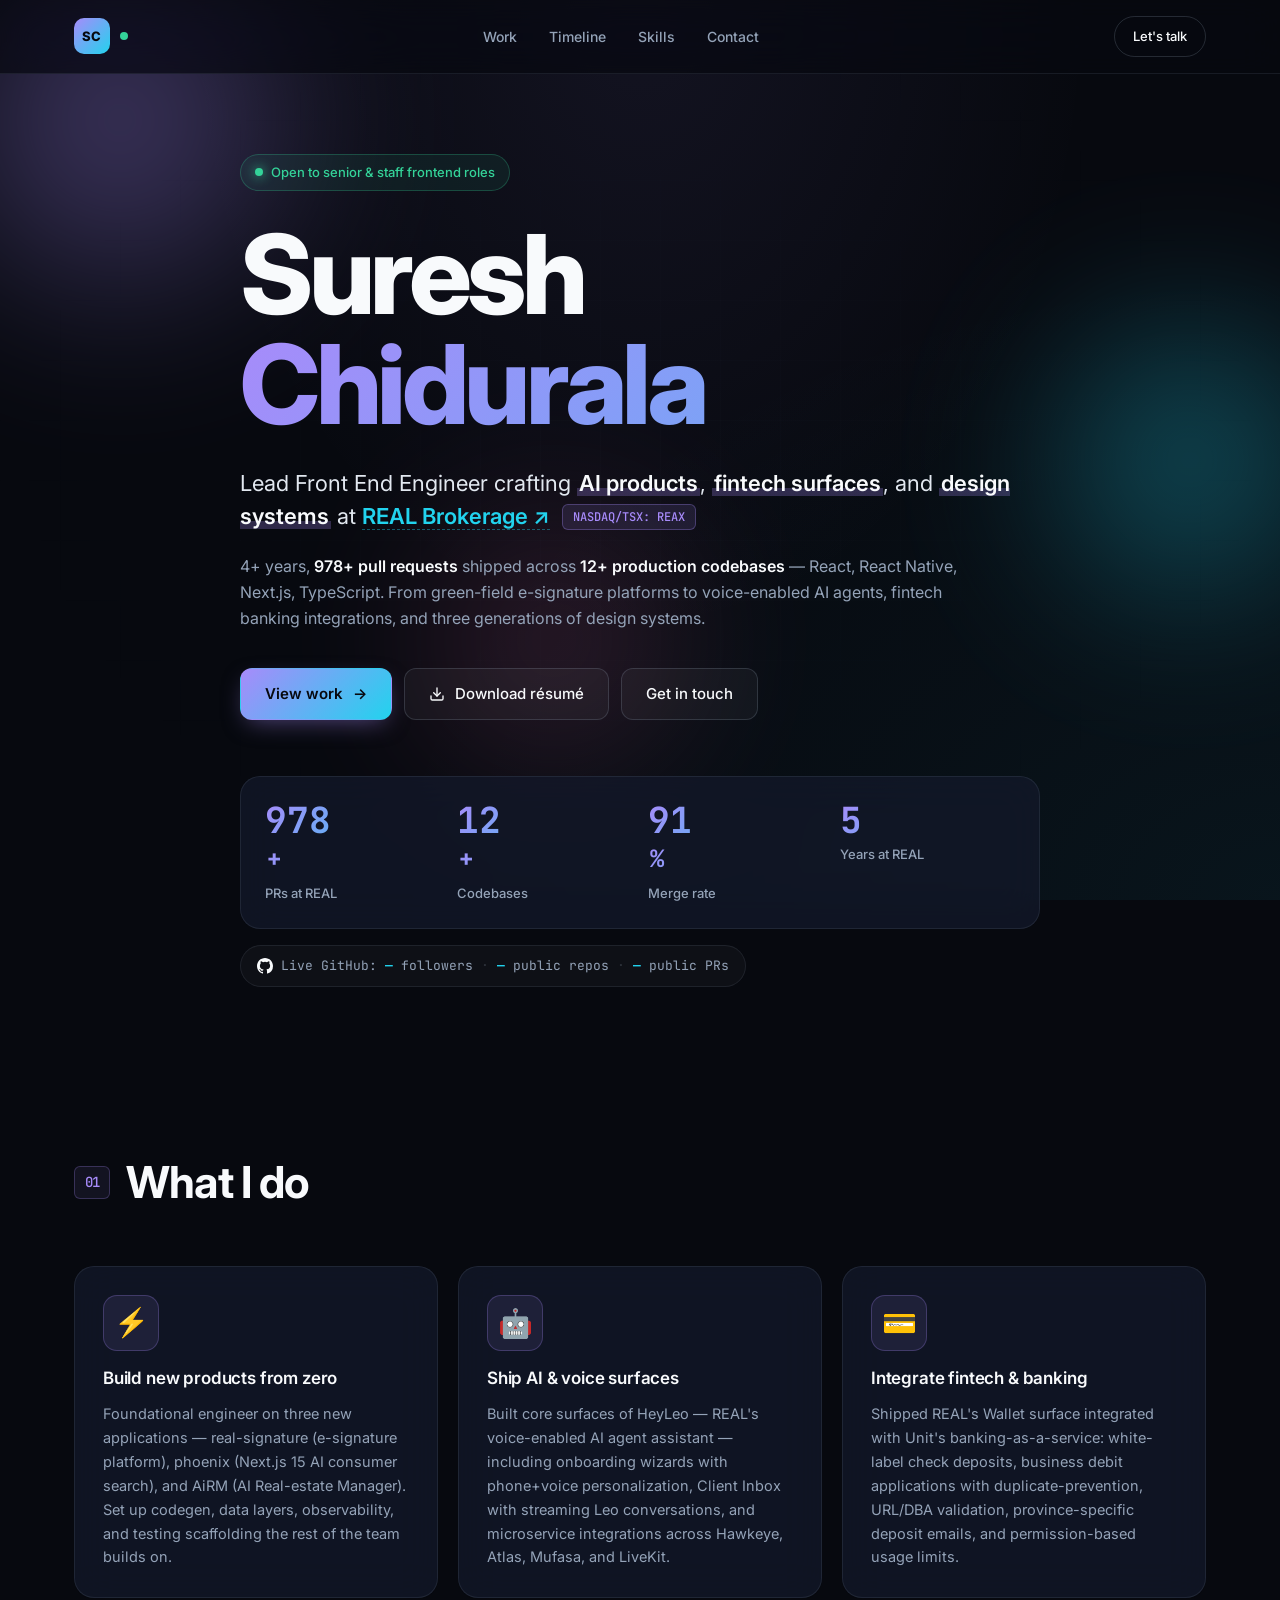
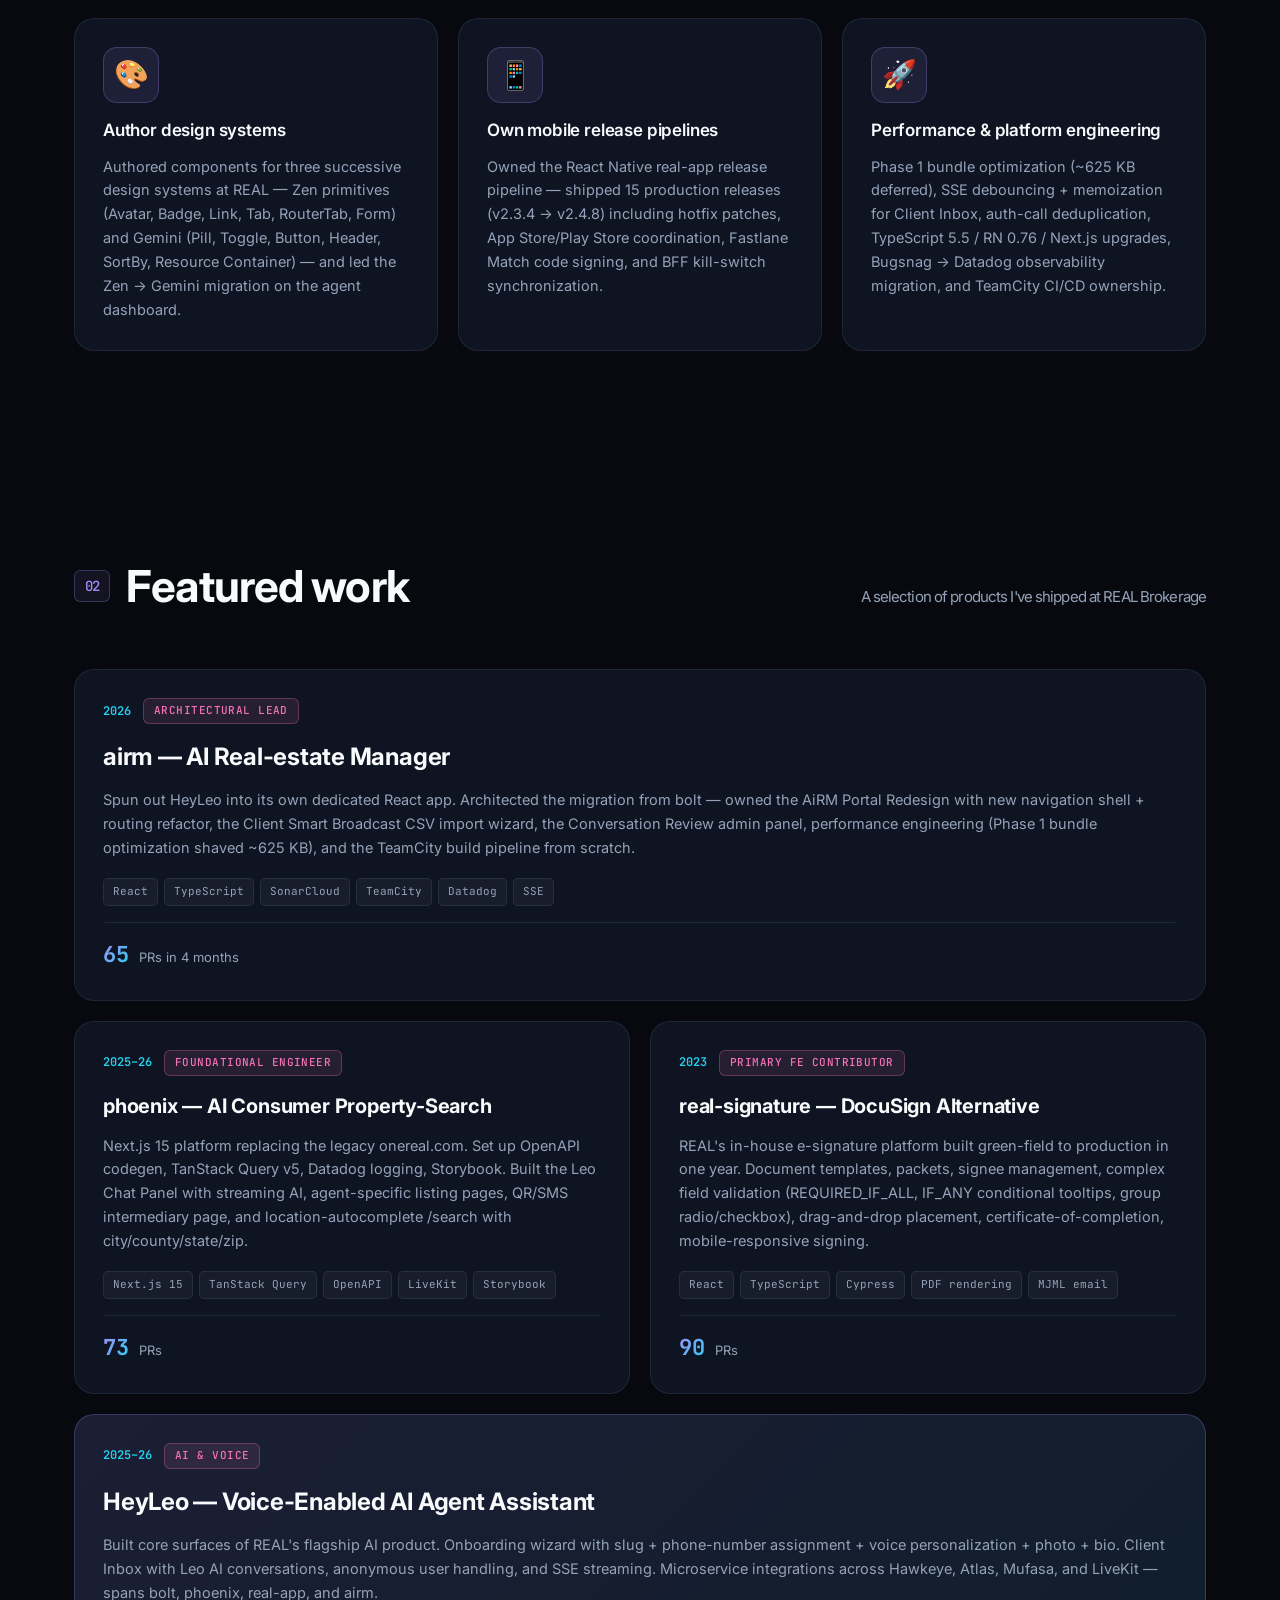
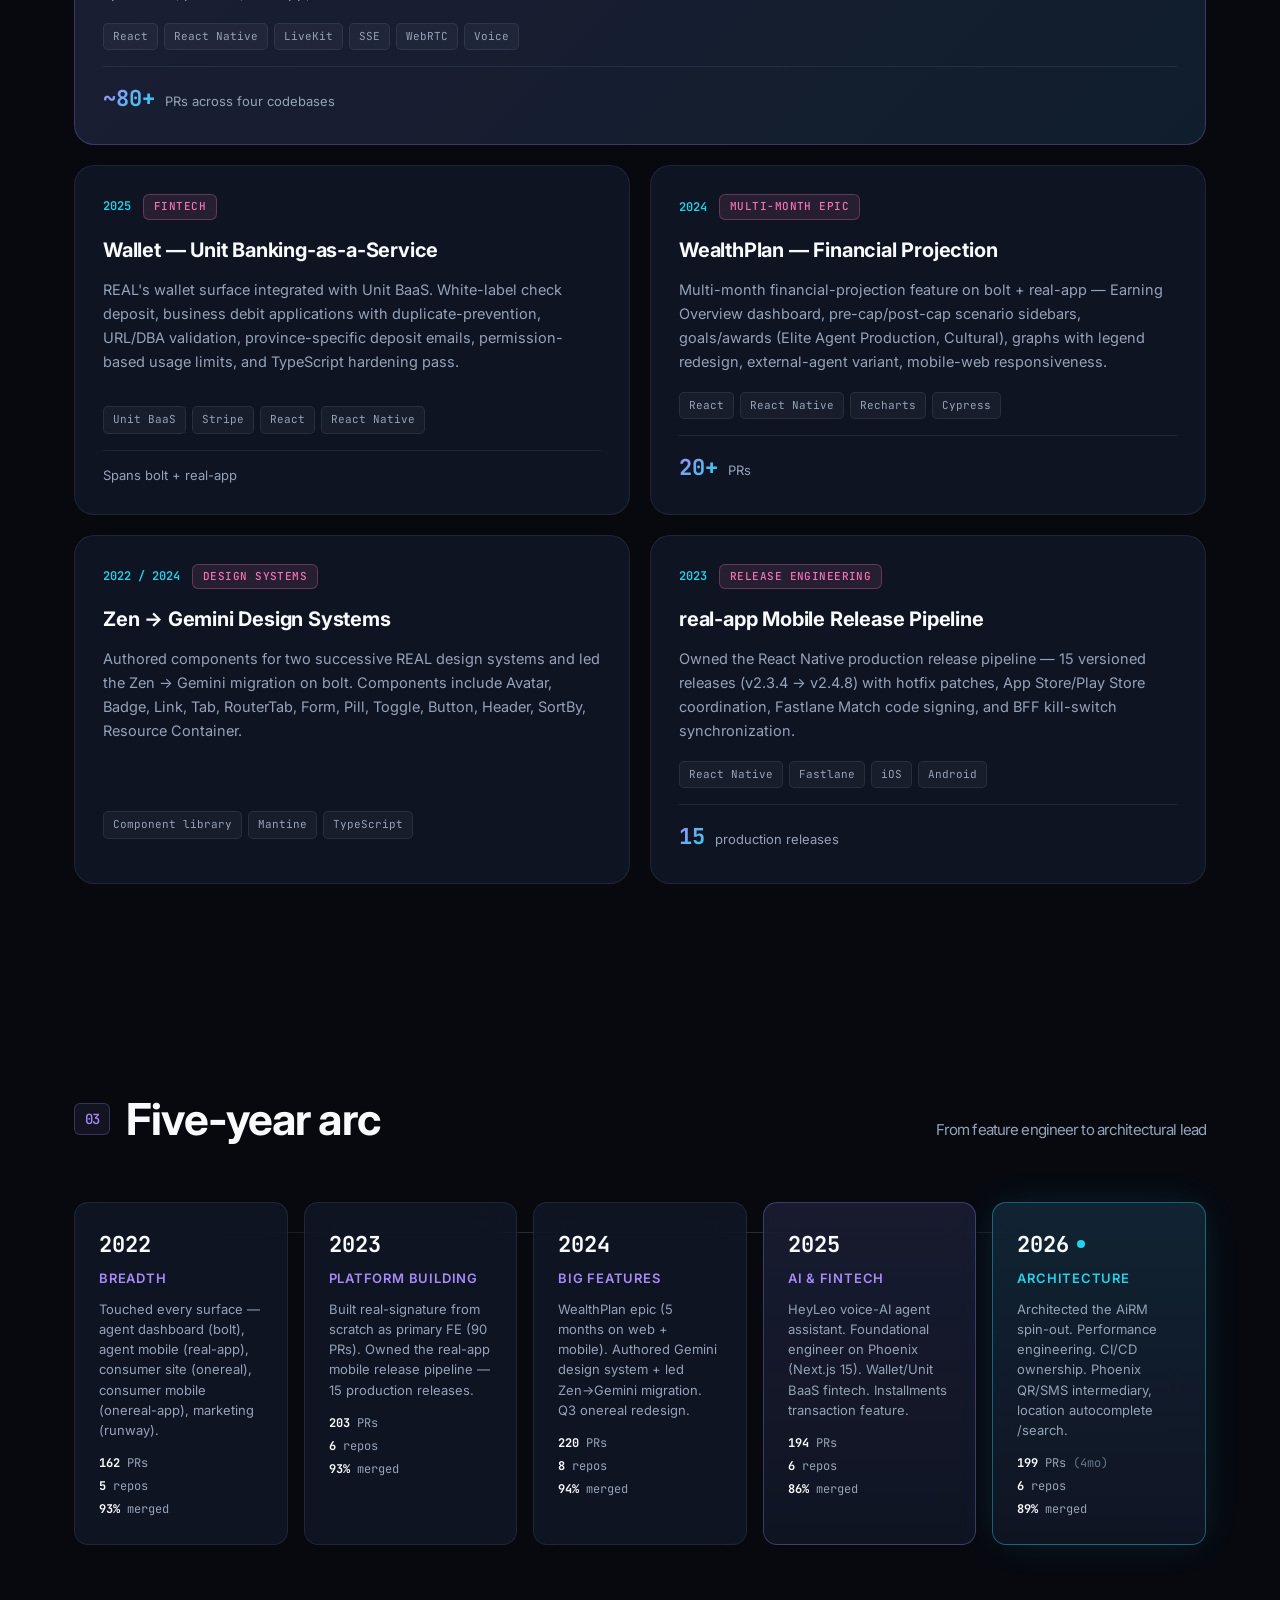
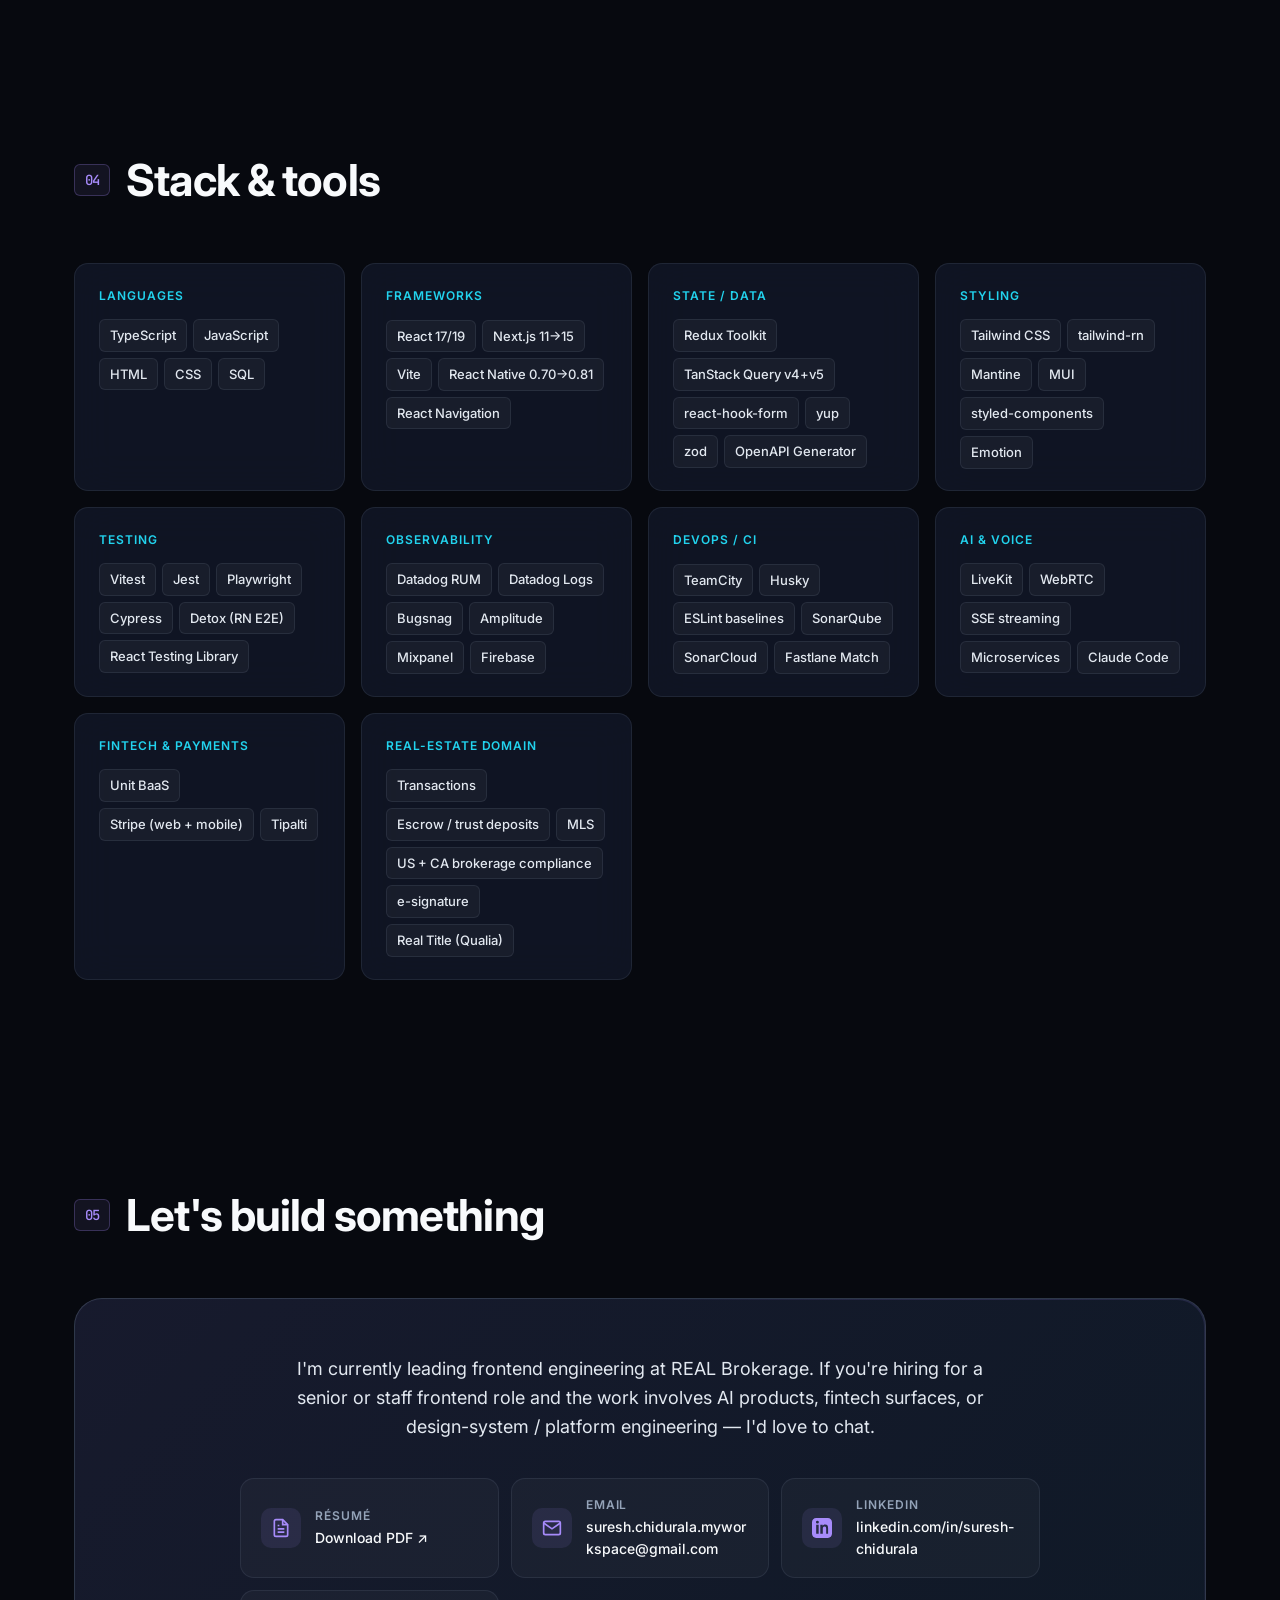
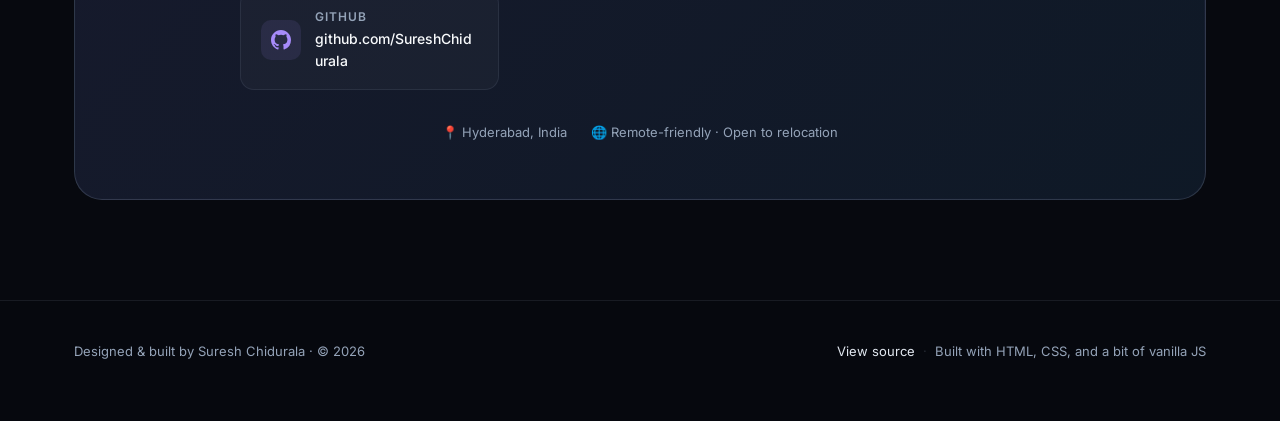
==== commit e1efa590: "Add resume download link — hero button + contact card (Google Drive)" ====
--- a/index.html
+++ b/index.html
@@ -87,6 +87,10 @@
       <a href="#work" class="btn btn-primary">
         View work <span aria-hidden="true">→</span>
       </a>
+      <a href="https://drive.google.com/file/d/1oKlYWh_kvPc6fs_PBGqLw27ZMEJYp-Tz/view?usp=drive_link" target="_blank" rel="noopener" class="btn btn-ghost">
+        <svg width="16" height="16" viewBox="0 0 24 24" fill="none" stroke="currentColor" stroke-width="2" stroke-linecap="round" stroke-linejoin="round" aria-hidden="true"><path d="M21 15v4a2 2 0 0 1-2 2H5a2 2 0 0 1-2-2v-4"/><polyline points="7 10 12 15 17 10"/><line x1="12" y1="15" x2="12" y2="3"/></svg>
+        Download résumé
+      </a>
       <a href="#contact" class="btn btn-ghost">
         Get in touch
       </a>
@@ -491,6 +495,16 @@
       </p>
 
       <div class="contact-grid">
+        <a href="https://drive.google.com/file/d/1oKlYWh_kvPc6fs_PBGqLw27ZMEJYp-Tz/view?usp=drive_link" target="_blank" rel="noopener" class="contact-link">
+          <div class="cl-icon">
+            <svg viewBox="0 0 24 24" fill="none" stroke="currentColor" stroke-width="2"><path d="M14 2H6a2 2 0 0 0-2 2v16a2 2 0 0 0 2 2h12a2 2 0 0 0 2-2V8z"/><polyline points="14 2 14 8 20 8"/><line x1="16" y1="13" x2="8" y2="13"/><line x1="16" y1="17" x2="8" y2="17"/><polyline points="10 9 9 9 8 9"/></svg>
+          </div>
+          <div>
+            <div class="cl-label">Résumé</div>
+            <div class="cl-value">Download PDF ↗</div>
+          </div>
+        </a>
+
         <a href="mailto:suresh.chidurala.myworkspace@gmail.com" class="contact-link" id="email-link">
           <div class="cl-icon">
             <svg viewBox="0 0 24 24" fill="none" stroke="currentColor" stroke-width="2"><path d="M4 4h16c1.1 0 2 .9 2 2v12c0 1.1-.9 2-2 2H4c-1.1 0-2-.9-2-2V6c0-1.1.9-2 2-2z"/><polyline points="22,6 12,13 2,6"/></svg>
